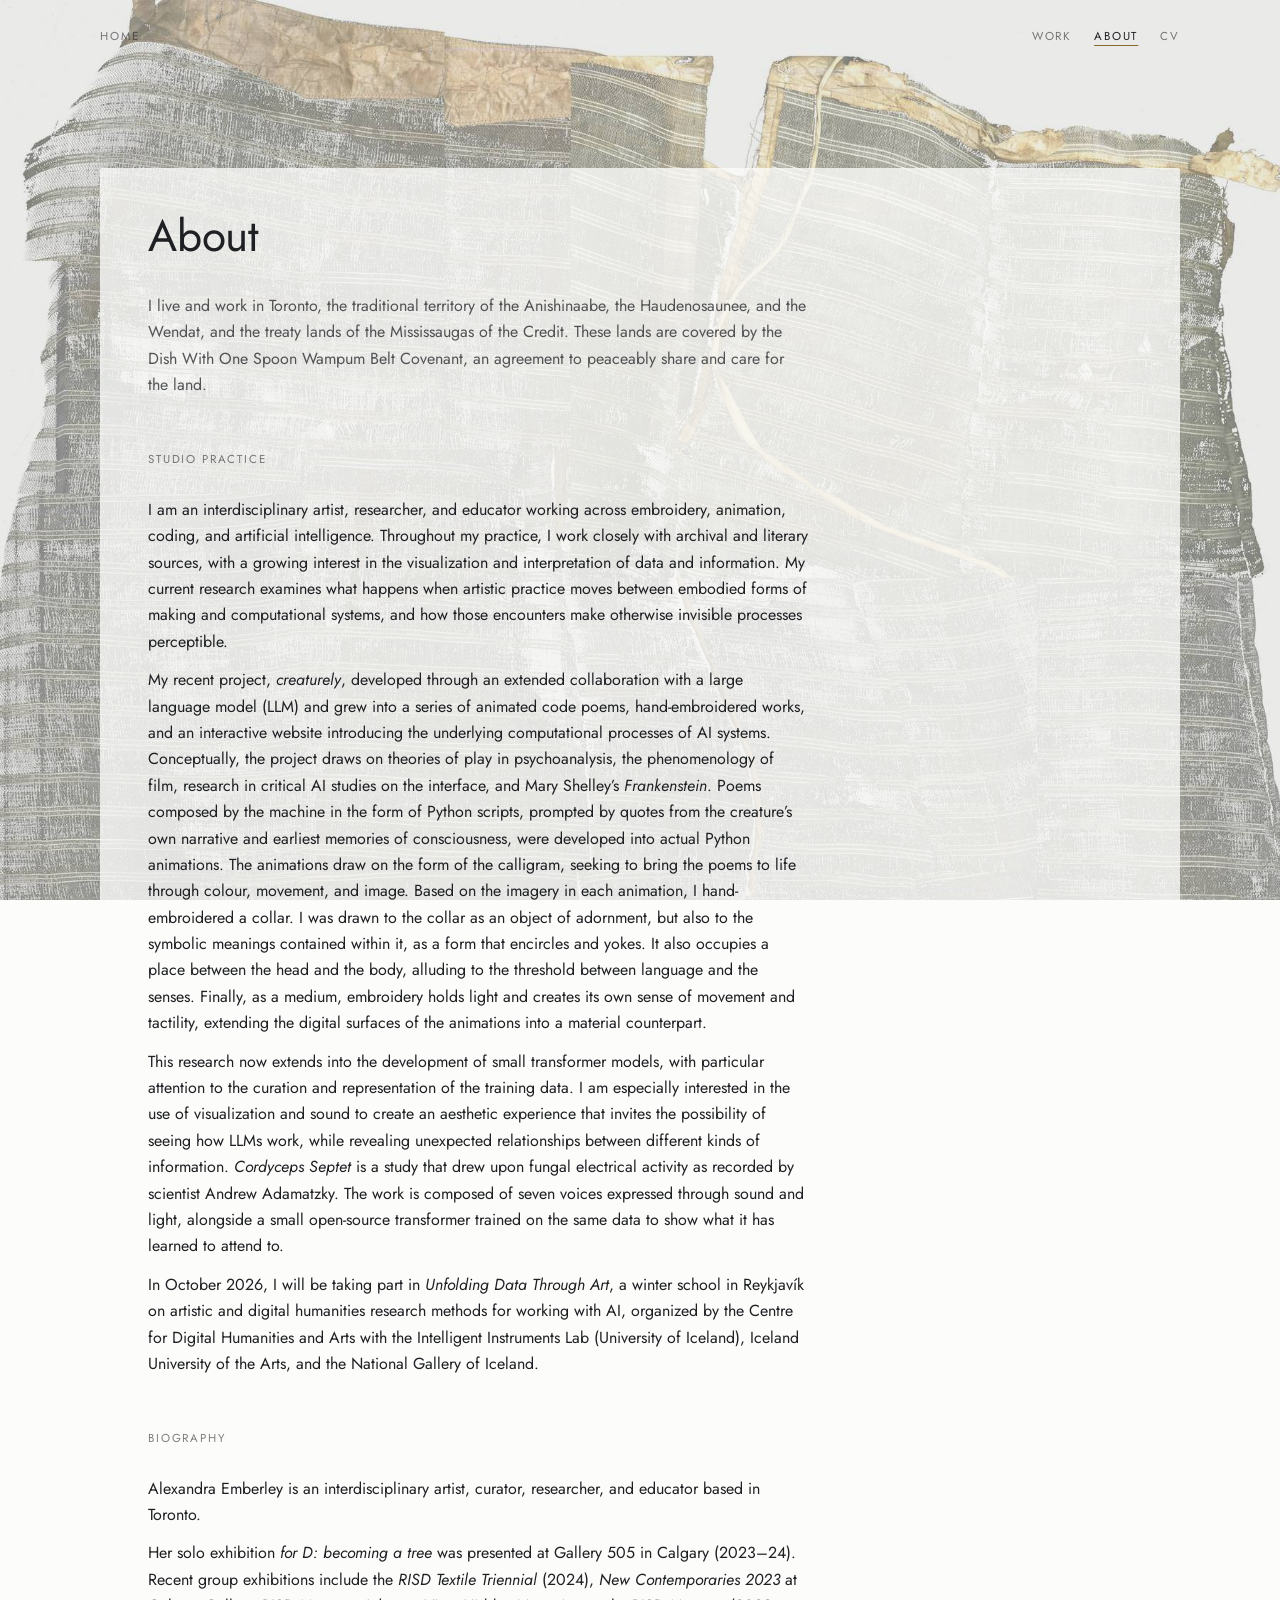
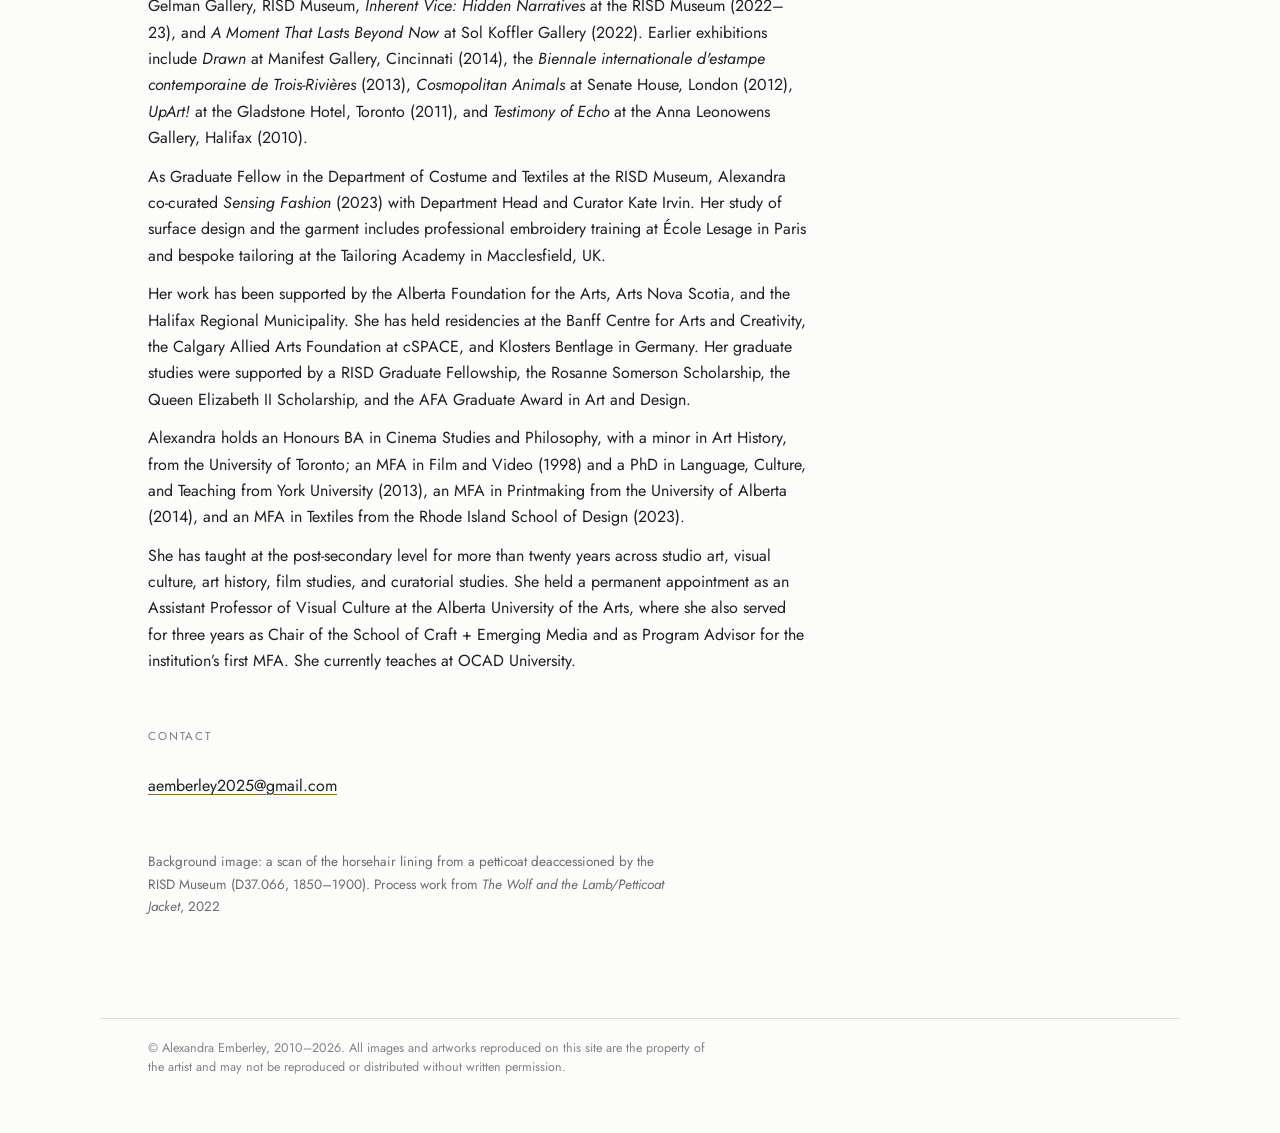
==== about.html @ 604ba991 "Update Alexandra Emberley" ====
<!DOCTYPE html>
<html lang="en">
<head>
<meta charset="utf-8">
<meta name="viewport" content="width=device-width, initial-scale=1, viewport-fit=cover">
<title>About · Alexandra Emberley</title>
<meta name="description" content="Alexandra Emberley, interdisciplinary artist, educator, and researcher: embroidery, animation, code, and AI.">
<link rel="canonical" href="https://alexandrae2026.github.io/alexandraemberley/about.html">
<link rel="icon" type="image/png" sizes="32x32" href="images/icon-32.png">
<link rel="icon" type="image/png" sizes="192x192" href="images/icon-192.png">
<link rel="apple-touch-icon" href="images/icon-180.png">
<meta property="og:title" content="About · Alexandra Emberley">
<meta property="og:description" content="Alexandra Emberley, interdisciplinary artist, educator, and researcher: embroidery, animation, code, and AI.">
<meta property="og:url" content="https://alexandrae2026.github.io/alexandraemberley/about.html">
<meta property="og:image" content="https://alexandrae2026.github.io/alexandraemberley/images/share.jpg">
<meta property="og:image:width" content="1200">
<meta property="og:image:height" content="630">
<meta property="og:type" content="website">
<meta name="twitter:card" content="summary_large_image">
<link rel="preconnect" href="https://fonts.googleapis.com">
<link rel="preconnect" href="https://fonts.gstatic.com" crossorigin>
<link rel="stylesheet" href="https://fonts.googleapis.com/css2?family=Jost:ital,wght@0,400;0,500;1,400&display=swap">
<link rel="stylesheet" href="css/portfolio.css?v=ba50dc97">
</head>
<body>
<div class="petticoat">
<header class="band masthead" style="--ground:#fcfcfa">
  <div class="inner">
    <a class="home" href="index.html">Home</a>
    <nav aria-label="Site">
      <ul class="sections">
        <li><a href="work.html">Work</a></li>
        <li><a href="about.html" aria-current="page">About</a></li>
        <li><a href="cv.html">CV</a></li>
      </ul>
    </nav>
  </div>
</header>

<main>
  <section class="band opener" style="--ground:#fcfcfa" aria-labelledby="section-title">
    <div class="inner">
      <h1 id="section-title">About</h1>
    </div>
  </section>
  <section class="band prose" style="--ground:#fcfcfa">
    <div class="inner">
      <p class="note ack">I live and work in Toronto, the traditional territory of the Anishinaabe, the Haudenosaunee, and the Wendat, and the treaty lands of the Mississaugas of the Credit. These lands are covered by the Dish With One Spoon Wampum Belt Covenant, an agreement to peaceably share and care for the land.</p>
      <h2 class="label">Studio practice</h2>
      <p class="note">I am an interdisciplinary artist, researcher, and educator working across embroidery, animation, coding, and artificial intelligence. Throughout my practice, I work closely with archival and literary sources, with a growing interest in the visualization and interpretation of data and information. My current research examines what happens when artistic practice moves between embodied forms of making and computational systems, and how those encounters make otherwise invisible processes perceptible.</p>
      <p class="note">My recent project, <i>creaturely</i>, developed through an extended collaboration with a large language model (LLM) and grew into a series of animated code poems, hand-embroidered works, and an interactive website introducing the underlying computational processes of AI systems. Conceptually, the project draws on theories of play in psychoanalysis, the phenomenology of film, research in critical AI studies on the interface, and Mary Shelley’s <i>Frankenstein</i>. Poems composed by the machine in the form of Python scripts, prompted by quotes from the creature’s own narrative and earliest memories of consciousness, were developed into actual Python animations. The animations draw on the form of the calligram, seeking to bring the poems to life through colour, movement, and image. Based on the imagery in each animation, I hand-embroidered a collar. I was drawn to the collar as an object of adornment, but also to the symbolic meanings contained within it, as a form that encircles and yokes. It also occupies a place between the head and the body, alluding to the threshold between language and the senses. Finally, as a medium, embroidery holds light and creates its own sense of movement and tactility, extending the digital surfaces of the animations into a material counterpart.</p>
      <p class="note">This research now extends into the development of small transformer models, with particular attention to the curation and representation of the training data. I am especially interested in the use of visualization and sound to create an aesthetic experience that invites the possibility of seeing how LLMs work, while revealing unexpected relationships between different kinds of information. <i>Cordyceps Septet</i> is a study that drew upon fungal electrical activity as recorded by scientist Andrew Adamatzky. The work is composed of seven voices expressed through sound and light, alongside a small open-source transformer trained on the same data to show what it has learned to attend to.</p>
      <p class="note">In October 2026, I will be taking part in <i>Unfolding Data Through Art</i>, a winter school in Reykjavík on artistic and digital humanities research methods for working with AI, organized by the Centre for Digital Humanities and Arts with the Intelligent Instruments Lab (University of Iceland), Iceland University of the Arts, and the National Gallery of Iceland.</p>
      <h2 class="label">Biography</h2>
      <p class="note">Alexandra Emberley is an interdisciplinary artist, curator, researcher, and educator based in Toronto.</p>
      <p class="note">Her solo exhibition <i>for D: becoming a tree</i> was presented at Gallery 505 in Calgary (2023–24). Recent group exhibitions include the <i>RISD Textile Triennial</i> (2024), <i>New Contemporaries 2023</i> at Gelman Gallery, RISD Museum, <i>Inherent Vice: Hidden Narratives</i> at the RISD Museum (2022–23), and <i>A Moment That Lasts Beyond Now</i> at Sol Koffler Gallery (2022). Earlier exhibitions include <i>Drawn</i> at Manifest Gallery, Cincinnati (2014), the <i>Biennale internationale d'estampe contemporaine de Trois-Rivières</i> (2013), <i>Cosmopolitan Animals</i> at Senate House, London (2012), <i>UpArt!</i> at the Gladstone Hotel, Toronto (2011), and <i>Testimony of Echo</i> at the Anna Leonowens Gallery, Halifax (2010).</p>
      <p class="note">As Graduate Fellow in the Department of Costume and Textiles at the RISD Museum, Alexandra co-curated <i>Sensing Fashion</i> (2023) with Department Head and Curator Kate Irvin. Her study of surface design and the garment includes professional embroidery training at École Lesage in Paris and bespoke tailoring at the Tailoring Academy in Macclesfield, UK.</p>
      <p class="note">Her work has been supported by the Alberta Foundation for the Arts, Arts Nova Scotia, and the Halifax Regional Municipality. She has held residencies at the Banff Centre for Arts and Creativity, the Calgary Allied Arts Foundation at cSPACE, and Klosters Bentlage in Germany. Her graduate studies were supported by a RISD Graduate Fellowship, the Rosanne Somerson Scholarship, the Queen Elizabeth II Scholarship, and the AFA Graduate Award in Art and Design.</p>
      <p class="note">Alexandra holds an Honours BA in Cinema Studies and Philosophy, with a minor in Art History, from the University of Toronto; an MFA in Film and Video (1998) and a PhD in Language, Culture, and Teaching from York University (2013), an MFA in Printmaking from the University of Alberta (2014), and an MFA in Textiles from the Rhode Island School of Design (2023).</p>
      <p class="note">She has taught at the post-secondary level for more than twenty years across studio art, visual culture, art history, film studies, and curatorial studies. She held a permanent appointment as an Assistant Professor of Visual Culture at the Alberta University of the Arts, where she also served for three years as Chair of the School of Craft + Emerging Media and as Program Advisor for the institution’s first MFA. She currently teaches at OCAD University.</p>
      <h2 class="label">Contact</h2>
      <p class="note"><a href="mailto:aemberley2025@gmail.com">aemberley2025@gmail.com</a></p>
      <p class="note ground-note">Background image: a scan of the horsehair lining from a petticoat deaccessioned by the RISD Museum (D37.066, 1850–1900). Process work from <i>The Wolf and the Lamb/Petticoat Jacket</i>, 2022</p>
    </div>
  </section>
</main>
<footer class="band close" style="--ground:#fcfcfa">
  <div class="inner">

    <p class="rights">© Alexandra Emberley, 2010–2026. All images and artworks reproduced on this site are the property of the artist and may not be reproduced or distributed without written permission.</p>
  </div>
</footer>
</div>
<!-- Statcounter -->
<script>var sc_project=13358656; var sc_invisible=1; var sc_security="503b06b8";</script>
<script src="https://www.statcounter.com/counter/counter.js" async></script>
<noscript><div class="statcounter"><a title="Web Analytics Made Easy - Statcounter" href="https://statcounter.com/" target="_blank"><img class="statcounter" src="https://c.statcounter.com/13358656/0/503b06b8/1/" alt="Web Analytics Made Easy - Statcounter" referrerPolicy="no-referrer-when-downgrade"></a></div></noscript>
</body>
</html>
---- css/portfolio.css ----
/* Alexandra Emberley, Portfolio 2026
   One type system across every page: Jost, a geometric face after Futura.
   Each work sets its own ground with --ground and, on dark grounds, --ink. */

:root {
  --paper: #fcfcfa;
  --ink: #1e2023;
  --gilt: #8a6a2c;
  --ground: var(--paper);
  --view: 70vh;  /* the tallest any work is shown, so a whole piece fits on a laptop screen */
  color-scheme: light;
}

*, *::before, *::after { box-sizing: border-box; }

body {
  margin: 0;
  background: var(--paper);
  color: var(--ink);
  font-family: "Jost", "Futura", "Futura PT", "Century Gothic", "Helvetica Neue", Arial, sans-serif;
  font-size: 16px;
  line-height: 1.6;
  -webkit-font-smoothing: antialiased;
}

img { display: block; max-width: 100%; height: auto; }
a { color: inherit; }
a:focus-visible { outline: 2px solid var(--gilt); outline-offset: 3px; }

/* every band shares one measure and one gutter */
.band {
  background: var(--ground);
  color: var(--ink);
  padding-inline: max(16px, 4vw);
}
.inner { max-width: 1080px; margin: 0 auto; }

/* masthead */
.masthead { padding-block: 22px 0; }
.masthead .inner {
  display: flex; flex-wrap: wrap; justify-content: space-between; align-items: baseline;
  gap: 8px 28px;
}
.sections { display: flex; flex-wrap: wrap; gap: 6px 22px; margin: 0; padding: 0; list-style: none; }
.sections a, .label {
  font-size: 11.5px; letter-spacing: .16em; text-transform: uppercase; text-decoration: none;
  color: color-mix(in srgb, var(--ink) 58%, transparent);
}
.sections a:hover { color: var(--ink); }
.sections a[aria-current="page"] {
  color: var(--ink);
  text-decoration: underline; text-decoration-color: var(--gilt); text-underline-offset: 5px;
}

/* section opener */
.opener { padding-block: clamp(56px, 11vw, 120px) clamp(40px, 7vw, 72px); }
.opener .label { display: block; margin-bottom: 14px; }
.opener h1 {
  margin: 0; font-weight: 400; font-size: clamp(30px, 4.4vw, 44px); line-height: 1.12; letter-spacing: -.005em;
  text-wrap: balance;
}
.opener .dates { margin: 10px 0 0; font-size: 17px; color: color-mix(in srgb, var(--ink) 62%, transparent); }

/* a work */
.work { padding-block: clamp(52px, 8vw, 96px); }
.work-head { display: flex; flex-wrap: wrap; align-items: baseline; gap: 4px 16px; margin: 0 0 clamp(24px, 4vw, 40px); }
.work-head h2 { margin: 0; font-weight: 400; font-style: italic; font-size: clamp(22px, 2.6vw, 27px); line-height: 1.25; }
.work-head .year { margin: 0; font-size: 16px; color: color-mix(in srgb, var(--ink) 60%, transparent); font-variant-numeric: oldstyle-nums; }

/* plates: a group of images with the caption that belongs to them */
.plate { margin: 0; display: grid; gap: 14px; justify-items: start; }
.plate + .plate { margin-top: clamp(40px, 6vw, 64px); }
.plate-media { display: contents; }
.plate-media > img { width: auto; max-height: var(--view); }
.capped { display: block; width: 100%; }
.capped img { width: 100%; height: auto; }
.plate img { box-shadow: 0 1px 0 color-mix(in srgb, var(--ink) 10%, transparent); }

/* a row of images held to one height: each figure grows by its aspect ratio */
.row { display: flex; gap: 14px; width: 100%; max-width: min(var(--mw), calc(var(--view) * var(--sum) + var(--gaps))); }
.row > img { flex: var(--ar) 1 0; min-width: 0; width: 100%; }

.plate figcaption {
  max-width: 72ch; font-size: 14px; line-height: 1.55;
  color: color-mix(in srgb, var(--ink) 72%, transparent);
}
.plate figcaption i { color: var(--ink); }
.plate figcaption .line { display: block; }
.plate figcaption .line + .line { margin-top: 4px; }
.plate figcaption a { text-decoration-color: var(--gilt); text-underline-offset: 3px; overflow-wrap: anywhere; }

/* the artist's own text on a work, set at reading size */
.note { max-width: 66ch; margin: 28px 0 0; font-size: 16px; line-height: 1.65; }
.note i { font-style: italic; }

/* moving image */
.clip, .film { display: block; max-width: 100%; height: auto; max-height: var(--view); width: auto; background: transparent; }
.clip { cursor: pointer; }
.clip:focus-visible, .film:focus-visible { outline: 2px solid var(--gilt); outline-offset: 3px; }
.player { display: grid; gap: 10px; width: fit-content; max-width: 100%; }
.player .film { cursor: pointer; box-shadow: 0 0 0 1px color-mix(in srgb, var(--ink) 10%, transparent); }
.player-controls { display: flex; flex-wrap: wrap; align-items: center; gap: 8px 12px; }
.player-controls .btn { font-family: inherit; background: transparent; cursor: pointer; }
.player-controls .seek { flex: 1 1 140px; min-width: 120px; accent-color: color-mix(in srgb, var(--ink) 60%, transparent); }
.player-controls .time { font-size: 13px; font-variant-numeric: tabular-nums; color: color-mix(in srgb, var(--ink) 60%, transparent); min-width: 7.5em; }
.row > .clip, .row > .film { flex: var(--ar) 1 0; min-width: 0; width: 100%; max-height: none; }

/* a publication shown page by page */
.book { width: 100%; display: grid; gap: 14px; }
.pages {
  display: flex; align-items: flex-start; gap: 18px; overflow-x: auto; scroll-snap-type: x mandatory;
  padding-block: 4px 12px; overscroll-behavior-x: contain; position: relative;
}
.pages:focus-visible { outline: 2px solid var(--gilt); outline-offset: 4px; }
.page { flex: none; scroll-snap-align: start; display: block; }
.page img {
  height: min(clamp(320px, 64vh, 720px), calc(var(--h, 2000px) * 1.2));
  width: auto; max-width: none; background: #fff;
  box-shadow: 0 1px 3px color-mix(in srgb, var(--ink) 18%, transparent);
}
.book-controls { display: flex; flex-wrap: wrap; align-items: center; gap: 10px 12px; }
.book-controls button { font-family: inherit; background: transparent; cursor: pointer; }
.book-controls button:disabled { opacity: .35; cursor: default; }
.hint { font-size: 13px; font-style: italic; color: color-mix(in srgb, var(--ink) 55%, transparent); }

/* text that opens a work, and the links that close it */
.note.lead { margin: 0 0 clamp(28px, 4vw, 40px); }
.work-links { margin-top: clamp(32px, 5vw, 48px); }
.plate + .note + .plate, .note + .plate { margin-top: clamp(40px, 6vw, 64px); }
.roman { font-style: normal; }

/* front page: one band per section */
.contents { padding-block: clamp(44px, 7vw, 80px); }
.contents .inner { display: grid; grid-template-columns: minmax(0, 1fr) minmax(0, 1.1fr); gap: clamp(24px, 4vw, 56px); align-items: center; }
.contents h2 { margin: 6px 0 4px; font-weight: 400; font-size: clamp(24px, 3vw, 32px); line-height: 1.15; }
.contents h2 a { text-decoration: none; }
.contents .dates { margin: 0 0 18px; font-size: 16px; color: color-mix(in srgb, var(--ink) 62%, transparent); }
.contents ul { list-style: none; margin: 0 0 24px; padding: 0; display: grid; gap: 2px; font-size: 15.5px; }
.contents li i { font-style: italic; }
.contents img { width: 100%; height: auto; max-height: 60vh; object-fit: cover; }
.contents.wide .inner { grid-template-columns: minmax(0, 1fr) minmax(0, 1.5fr); }
@media (max-width: 760px) { .contents .inner { grid-template-columns: 1fr; } }

.note + .note { margin-top: 12px; }
.note > .label:only-child { display: block; margin-top: 8px; }
.colophon { max-width: 72ch; margin-top: 28px; font-size: 13.5px; line-height: 1.5; color: color-mix(in srgb, var(--ink) 72%, transparent); }
.colophon .label { display: block; margin-bottom: 6px; }
.colophon p { margin: 0 0 6px; }
.colophon a { overflow-wrap: anywhere; text-decoration-color: var(--gilt); text-underline-offset: 3px; }

ol.sources { max-width: 68ch; margin: 10px 0 0; padding-left: 1.6em; font-size: 14.5px; line-height: 1.55; display: grid; gap: 4px; font-variant-numeric: oldstyle-nums; }
ol.sources li::marker { color: color-mix(in srgb, var(--ink) 55%, transparent); }

@media (max-width: 640px) { /* phone strip: keep portraits and landscapes closer in height */
  .page img { height: min(calc((100vw - 32px) / var(--ar, .7727)), calc((100vw - 32px) * 1.05), calc(var(--h, 2000px) * 1.2)); }
}

/* close of section */
footer.close .inner { border-top: 1px solid color-mix(in srgb, var(--ink) 14%, transparent); padding-top: clamp(28px, 4vw, 40px); }
.close { padding-block: clamp(56px, 8vw, 88px) 36px; }
.close .inner { display: grid; gap: 40px; }
.next { display: flex; flex-wrap: wrap; gap: 10px 14px; align-items: center; }
.btn {
  font-size: 13px; letter-spacing: .03em; text-decoration: none;
  color: color-mix(in srgb, var(--ink) 70%, transparent);
  border: 1px solid color-mix(in srgb, var(--ink) 22%, transparent);
  padding: 6px 12px; border-radius: 2px; transition: color .3s, border-color .3s;
}
.btn:hover { color: var(--ink); border-color: color-mix(in srgb, var(--ink) 50%, transparent); }
.btn i { font-style: italic; }
.rights { margin: 0; font-size: 12.5px; line-height: 1.5; max-width: 72ch; color: color-mix(in srgb, var(--ink) 55%, transparent); }

@media (max-width: 640px) {
  body { font-size: 15.5px; }
  .row { flex-direction: column; max-width: var(--mw); }
  .row > img { flex: none; }
  .plate figcaption { font-size: 13.5px; }
}
@media (prefers-reduced-motion: reduce) { .btn { transition: none; } }

/* about and CV */
.prose .inner > .label { display: block; margin: clamp(36px, 5vw, 52px) 0 0; font-weight: 400; }
.prose .note.ack { margin-top: 0; color: color-mix(in srgb, var(--ink) 75%, transparent); }
.prose .note a { text-decoration-color: var(--gilt); text-underline-offset: 3px; }
.cv { padding-bottom: 8px; }
.cv section + section { margin-top: clamp(36px, 5vw, 52px); }
.cv h2 {
  margin: 0 0 14px; font-weight: 400; font-size: 11.5px; letter-spacing: .16em; text-transform: uppercase;
  color: color-mix(in srgb, var(--ink) 58%, transparent);
}
.cv .entry { display: grid; grid-template-columns: 5.5rem minmax(0, 1fr); gap: 0 18px; max-width: 72ch; margin: 0 0 8px; font-size: 15px; line-height: 1.5; }
.cv .year { color: color-mix(in srgb, var(--ink) 60%, transparent); font-variant-numeric: tabular-nums; white-space: nowrap; }
.cv ul.skills { list-style: none; margin: 0; padding: 0; font-size: 15px; line-height: 1.5; display: grid; gap: 4px; }
.cv p.plain { margin: 0; font-size: 15px; max-width: 72ch; }
@media (max-width: 520px) {
  .cv .entry { grid-template-columns: 1fr; margin-bottom: 12px; }
}

.masthead .home {
  font-size: 11.5px; letter-spacing: .16em; text-transform: uppercase; text-decoration: none;
  color: color-mix(in srgb, var(--ink) 58%, transparent);
}
.masthead .home:hover { color: var(--ink); }
.masthead .home[aria-current="page"] { color: var(--ink); text-decoration: underline; text-decoration-color: var(--gilt); text-underline-offset: 5px; }

/* exhibition history and funding acknowledgement beneath a work */
.shows { margin-top: clamp(36px, 5vw, 52px); max-width: 72ch; }
.shows .label { display: block; margin-bottom: 10px; }
.shows ul { list-style: none; margin: 0; padding: 0; display: grid; gap: 6px; font-size: 14px; line-height: 1.5; color: color-mix(in srgb, var(--ink) 75%, transparent); }
.shows i { color: var(--ink); }
.shows a { color: inherit; text-decoration-color: var(--gilt); text-underline-offset: 3px; }
.afa { margin: 28px 0 0; }
.afa img { width: 132px; height: auto; opacity: .55; box-shadow: none; }
.verse { margin: 0; font-size: 15px; line-height: 1.7; font-style: italic; white-space: pre-line; }
.poem { margin: 0; font-size: 14.5px; line-height: 1.75; max-width: 72ch; white-space: pre-wrap; }
.poem-label { display: block; margin: clamp(32px, 5vw, 44px) 0 12px; }
.note.poem-src { margin-top: 12px; font-size: 13.5px; color: color-mix(in srgb, var(--ink) 65%, transparent); }
.hero { padding-block: clamp(24px, 4vw, 48px) 0; }
.hero .clip { width: 100%; max-height: none; cursor: default; }
.hero-cap { margin: 10px 0 0; font-size: 13px; color: color-mix(in srgb, var(--ink) 60%, transparent); }
.hero + .opener { padding-top: clamp(40px, 6vw, 72px); }

/* cover page: the clip alone, centred in the window */
.cover { min-height: calc(100vh - 64px); min-height: calc(100svh - 64px); display: grid; align-items: center; padding-block: 24px 48px; }
.cover .clip { width: 100%; max-height: calc(100vh - 200px); object-fit: contain; cursor: default; }
.cover-line { display: flex; flex-wrap: wrap; justify-content: space-between; align-items: center; gap: 12px 24px; margin: 14px 0 0; font-size: 13px; color: color-mix(in srgb, var(--ink) 60%, transparent); }
.note.excerpt-note { margin: 0 0 4px; font-size: 14.5px; color: color-mix(in srgb, var(--ink) 75%, transparent); }
.player:fullscreen { width: 100%; height: 100%; background: var(--ground); padding: 24px; display: grid; grid-template-rows: 1fr auto; align-items: center; justify-items: center; }
.player:fullscreen .film { max-height: calc(100vh - 110px); width: auto; max-width: 100%; }
.player:-webkit-full-screen { width: 100%; height: 100%; background: var(--ground); padding: 24px; display: grid; grid-template-rows: 1fr auto; align-items: center; justify-items: center; }

/* an installation view beside the exhibition list */
.shows.with-img { max-width: none; display: grid; grid-template-columns: minmax(0, 1fr) minmax(0, 300px); gap: 20px 48px; align-items: start; }
.shows.with-img > div { max-width: 72ch; }
.shows-img { margin: 0; }
.shows-img img { width: 100%; height: auto; }
.shows-img figcaption { margin-top: 8px; font-size: 13px; line-height: 1.5; color: color-mix(in srgb, var(--ink) 65%, transparent); }
.shows-img figcaption i { color: var(--ink); }
@media (max-width: 700px) { .shows.with-img { grid-template-columns: 1fr; } .shows-img { max-width: 300px; } }

/* parts of one work at a single width */
.stack { display: grid; gap: 14px; width: 100%; }
.stack img { width: 100%; height: auto; max-height: none; }
.stack .row { max-width: none; }
.plate .space { height: 12px; width: 100%; }
.side { display: grid; grid-template-columns: minmax(0, 420px) minmax(0, 1fr); gap: 20px 48px; align-items: start; margin-top: clamp(40px, 6vw, 64px); }
.side .plate { max-width: none; }
.side .note { margin-top: 0; }
.side .note p { margin: 0; }
.side ol.sources { max-width: none; }
@media (max-width: 760px) { .side { grid-template-columns: 1fr; } }
/* exhibition documentation after the list */
.shows + .plate.doc, .plate.doc + .plate.doc { margin-top: clamp(28px, 4vw, 40px); }
.plate.doc figcaption { font-size: 13px; }

/* About: the petticoat scan behind the page, the text on a translucent paper panel */
.petticoat { position: relative; min-height: 100vh; isolation: isolate; }
.petticoat::before { content: ""; position: fixed; inset: 0; z-index: -1; background: #e9e8e2 url("../images/about-ground.jpg") center top / cover no-repeat; }
.petticoat .band { background: transparent; }
.petticoat .masthead .inner { background: transparent; }
.petticoat .opener .inner, .petticoat .prose .inner, .petticoat .close .inner {
  background: rgba(252, 252, 250, 0.78); padding-inline: clamp(20px, 4vw, 48px); }
.petticoat .opener .inner { padding-top: clamp(28px, 4vw, 44px); border-radius: 2px 2px 0 0; }
.petticoat .prose .inner { padding-bottom: clamp(36px, 5vw, 56px); border-radius: 0 0 2px 2px; }
.petticoat .opener { padding-bottom: 0; }
.petticoat .opener .inner { padding-bottom: clamp(20px, 3vw, 32px); }
.petticoat .prose { padding-top: 0; }
.petticoat .close { padding-top: clamp(28px, 4vw, 44px); }
.petticoat .close .inner { padding-block: 20px; border-radius: 2px; }
.petticoat .ground-note { margin-top: clamp(36px, 5vw, 52px); font-size: 13.5px; color: color-mix(in srgb, var(--ink) 65%, transparent); }
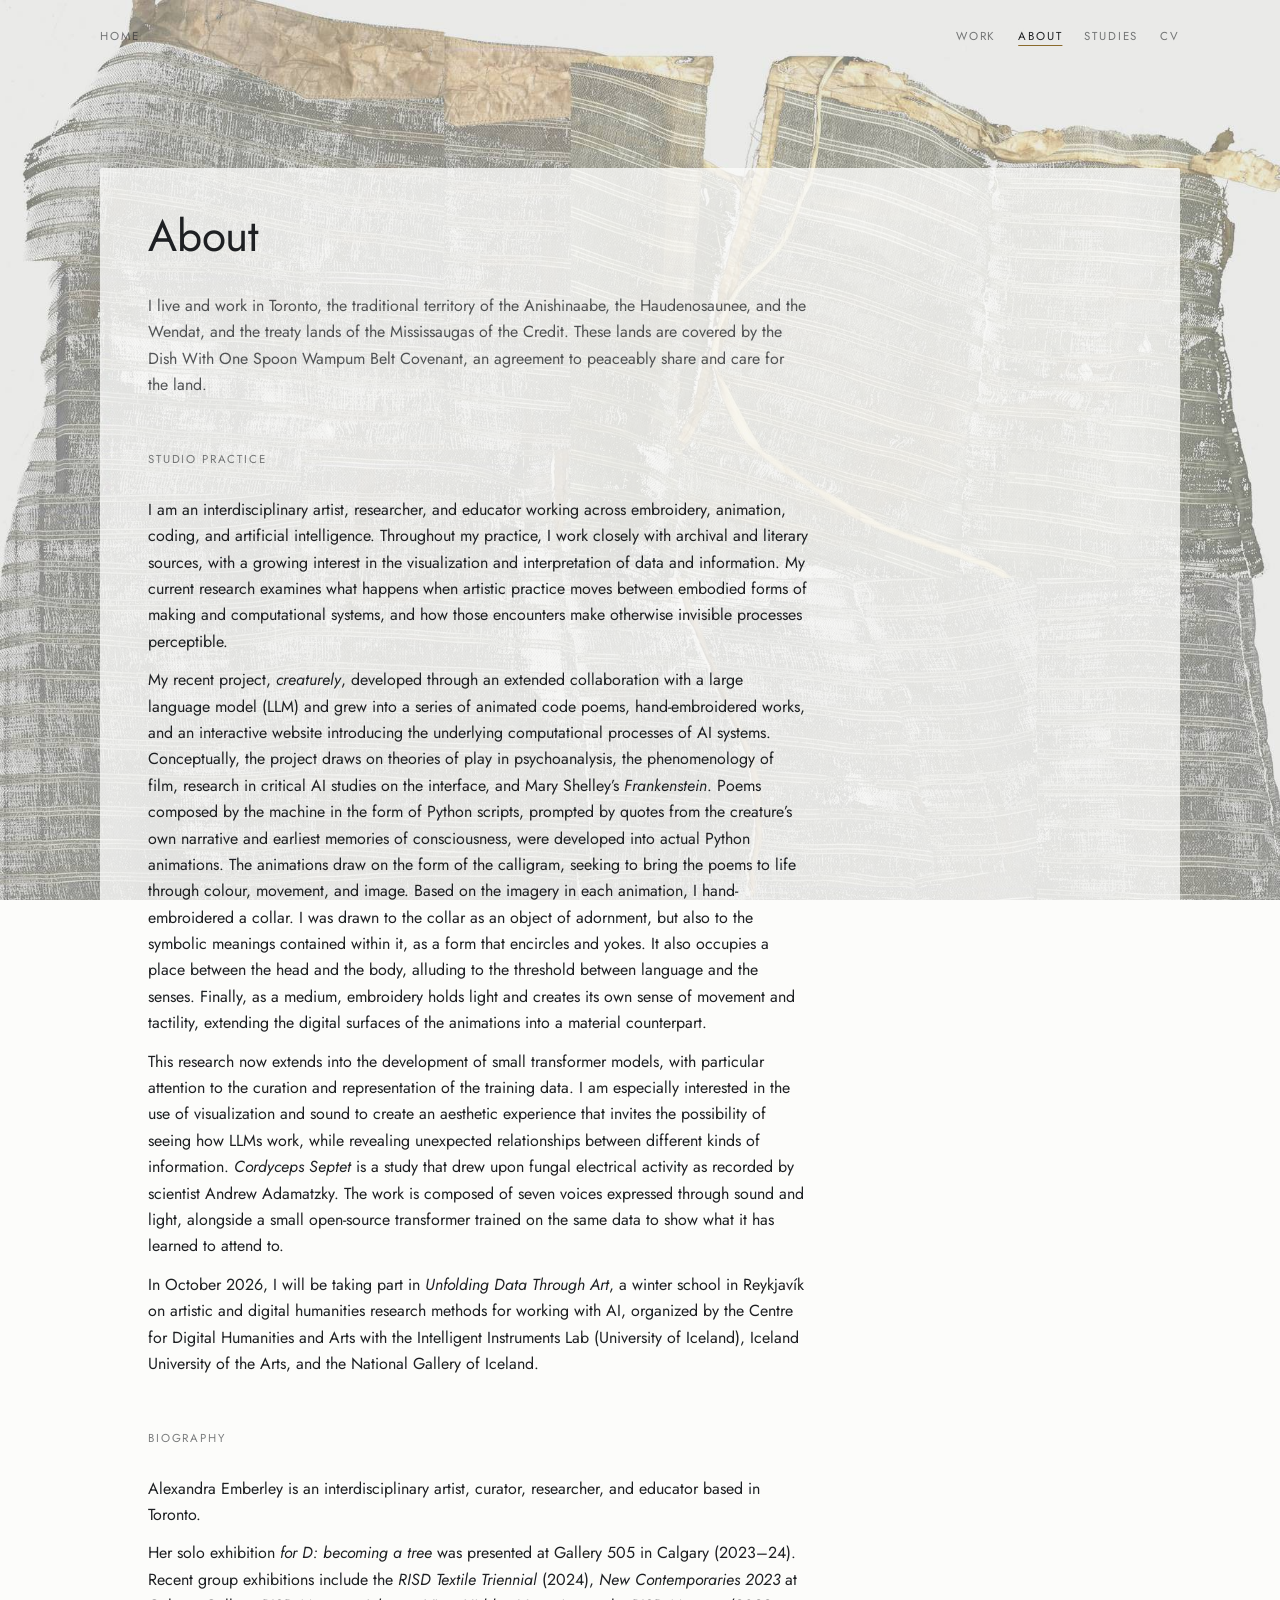
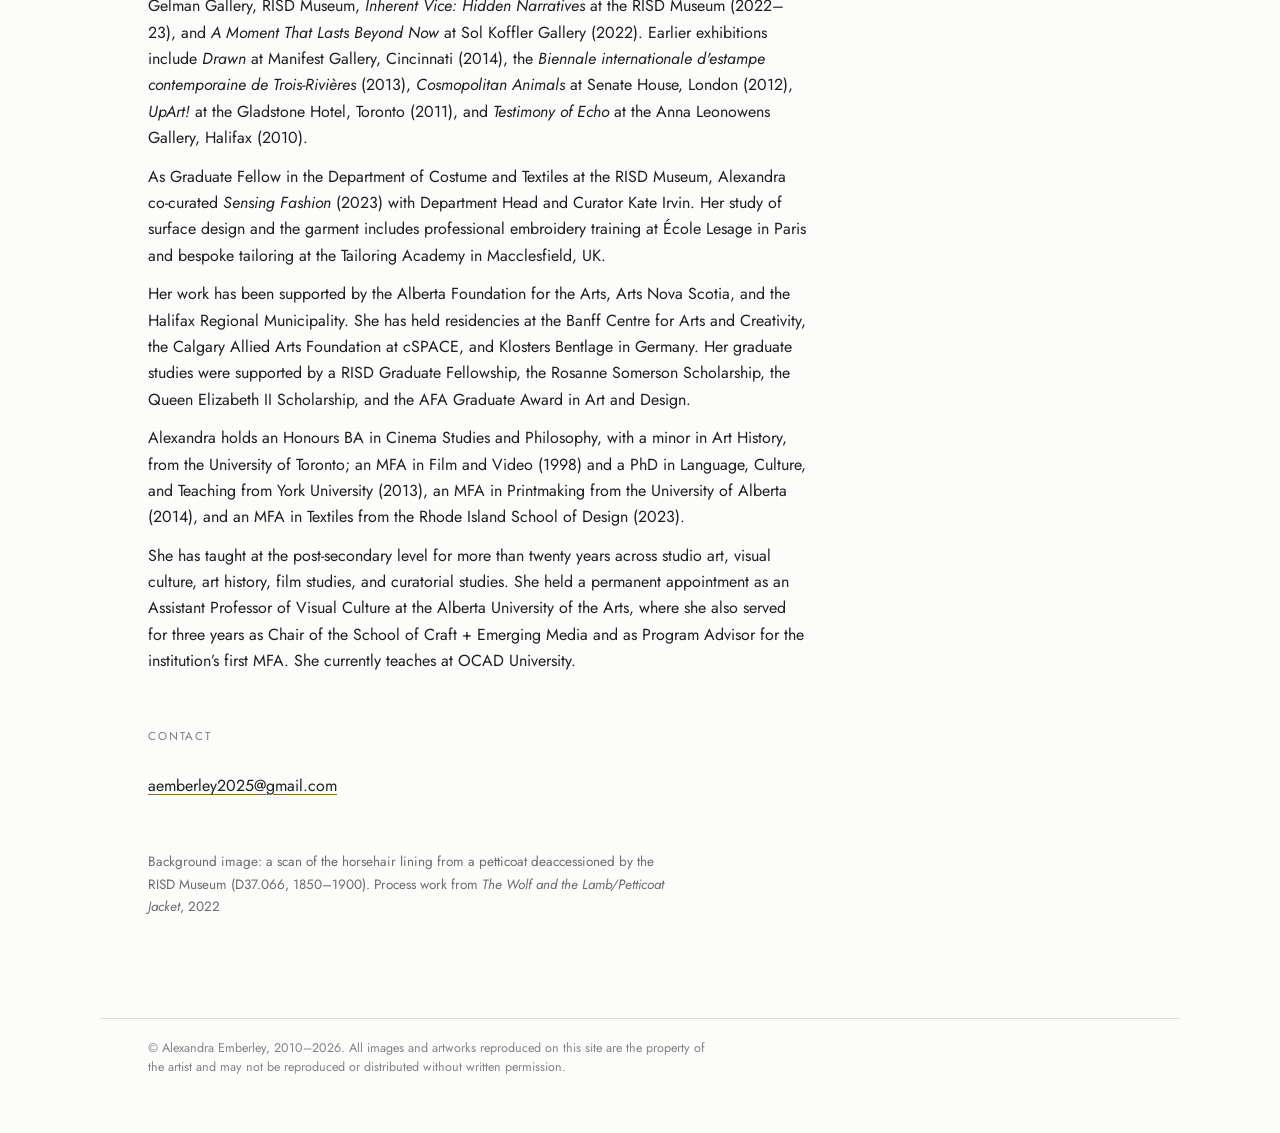
==== commit 58308e9a: "Update Alexandra Emberley Studies" ====
--- a/about.html
+++ b/about.html
@@ -5,14 +5,14 @@
 <meta name="viewport" content="width=device-width, initial-scale=1, viewport-fit=cover">
 <title>About · Alexandra Emberley</title>
 <meta name="description" content="Alexandra Emberley, interdisciplinary artist, educator, and researcher: embroidery, animation, code, and AI.">
-<link rel="canonical" href="https://alexandrae2026.github.io/alexandraemberley/about.html">
+<link rel="canonical" href="https://alexandraemberley.ca/about.html">
 <link rel="icon" type="image/png" sizes="32x32" href="images/icon-32.png">
 <link rel="icon" type="image/png" sizes="192x192" href="images/icon-192.png">
 <link rel="apple-touch-icon" href="images/icon-180.png">
 <meta property="og:title" content="About · Alexandra Emberley">
 <meta property="og:description" content="Alexandra Emberley, interdisciplinary artist, educator, and researcher: embroidery, animation, code, and AI.">
-<meta property="og:url" content="https://alexandrae2026.github.io/alexandraemberley/about.html">
-<meta property="og:image" content="https://alexandrae2026.github.io/alexandraemberley/images/share.jpg">
+<meta property="og:url" content="https://alexandraemberley.ca/about.html">
+<meta property="og:image" content="https://alexandraemberley.ca/images/share.jpg">
 <meta property="og:image:width" content="1200">
 <meta property="og:image:height" content="630">
 <meta property="og:type" content="website">
@@ -31,6 +31,7 @@
       <ul class="sections">
         <li><a href="work.html">Work</a></li>
         <li><a href="about.html" aria-current="page">About</a></li>
+        <li><a href="studies.html">Studies</a></li>
         <li><a href="cv.html">CV</a></li>
       </ul>
     </nav>
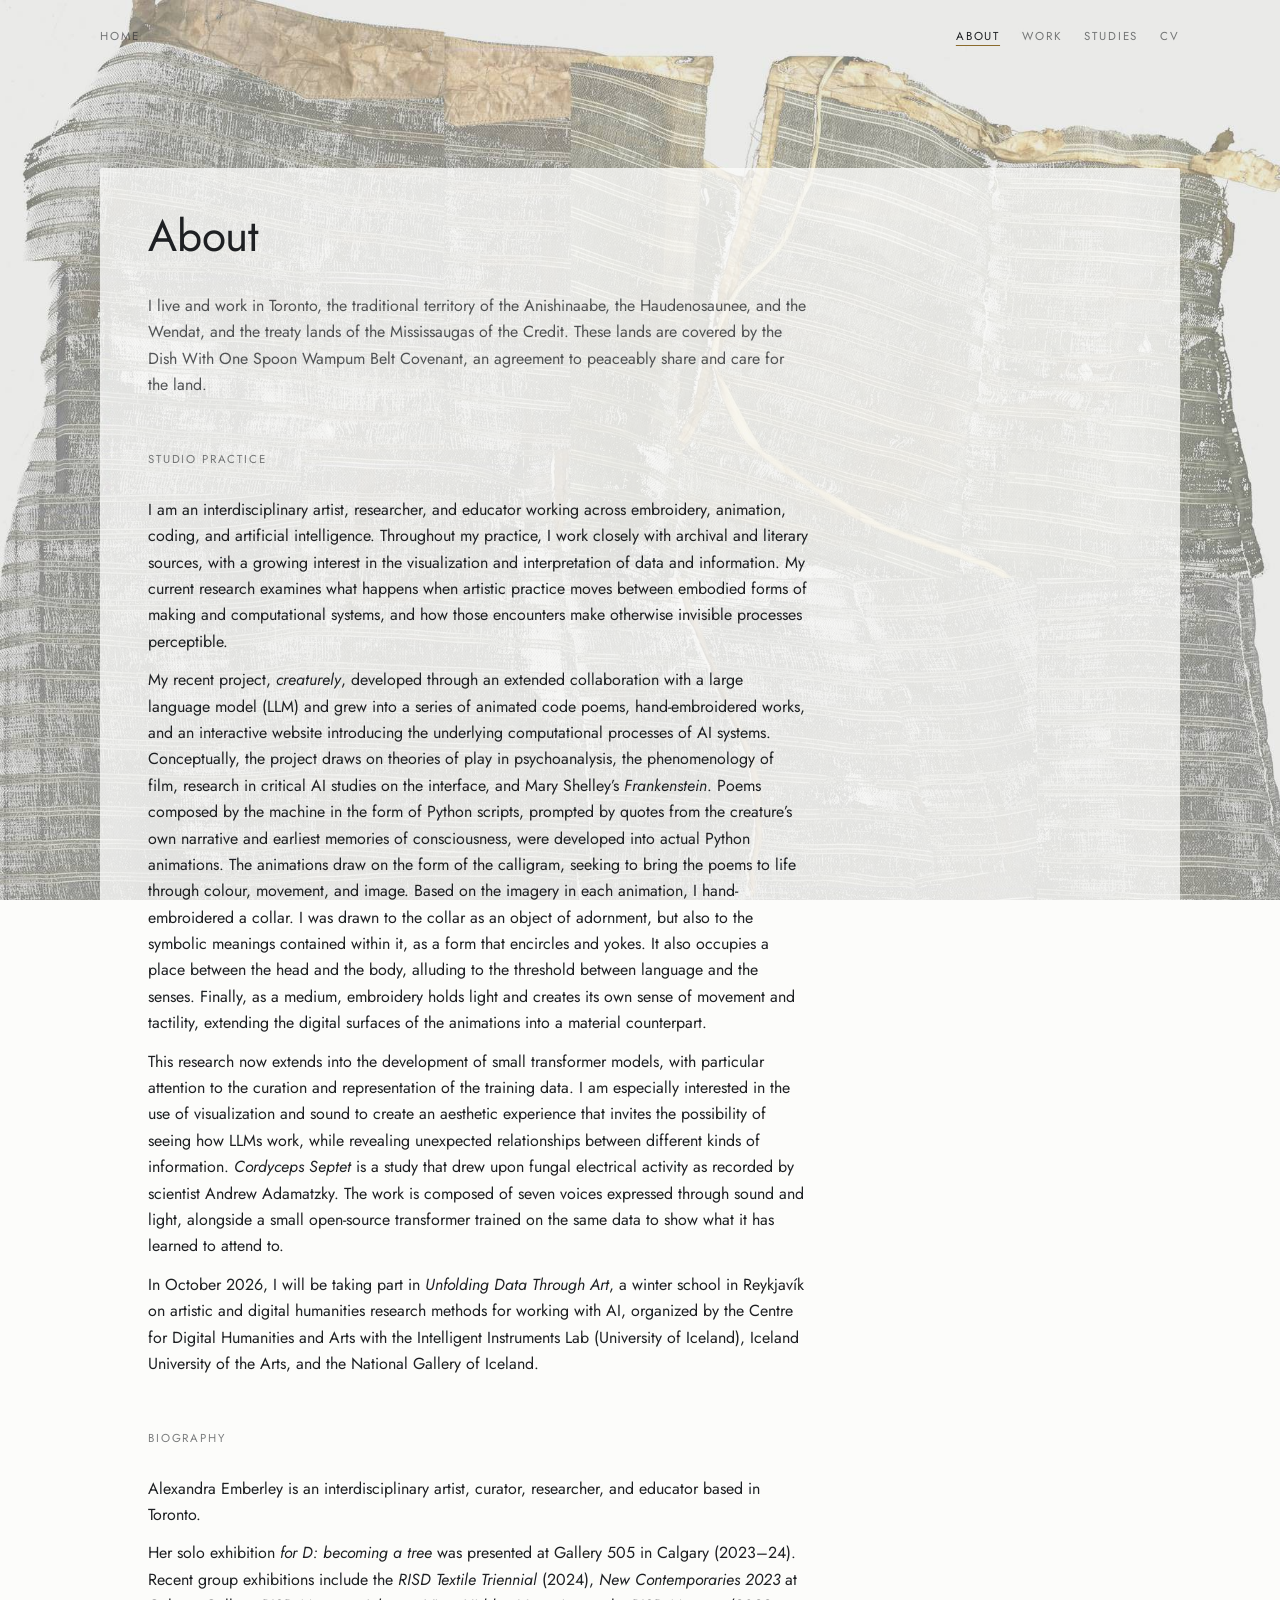
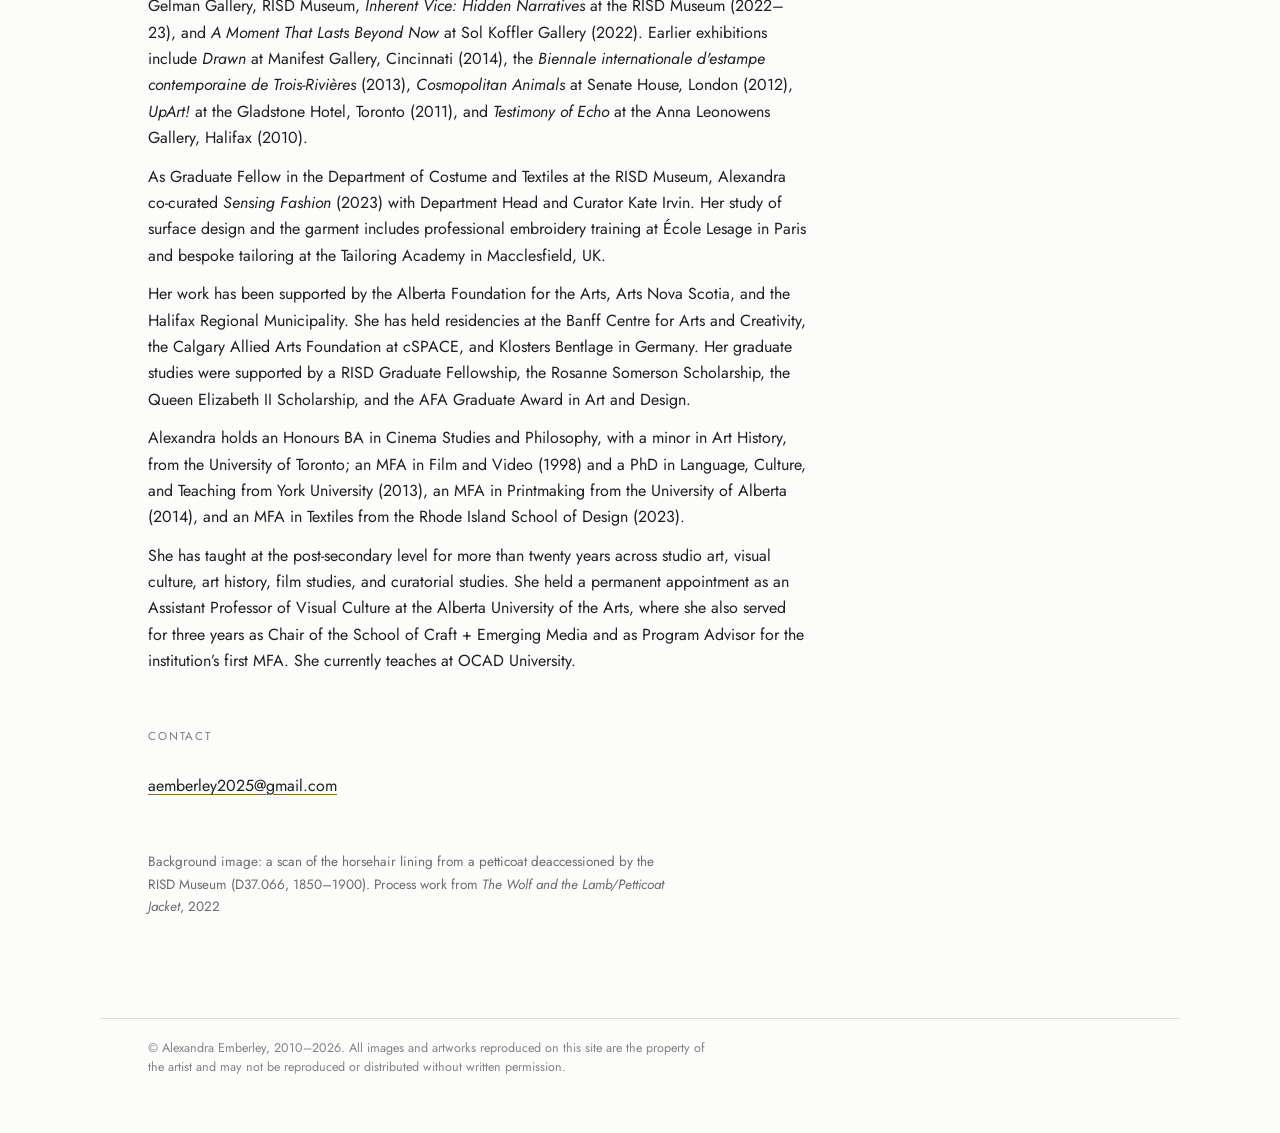
==== commit 26279adf: "Update Alexandra Emberley" ====
--- a/about.html
+++ b/about.html
@@ -29,8 +29,8 @@
     <a class="home" href="index.html">Home</a>
     <nav aria-label="Site">
       <ul class="sections">
+        <li><a href="about.html" aria-current="page">About</a></li>
         <li><a href="work.html">Work</a></li>
-        <li><a href="about.html" aria-current="page">About</a></li>
         <li><a href="studies.html">Studies</a></li>
         <li><a href="cv.html">CV</a></li>
       </ul>
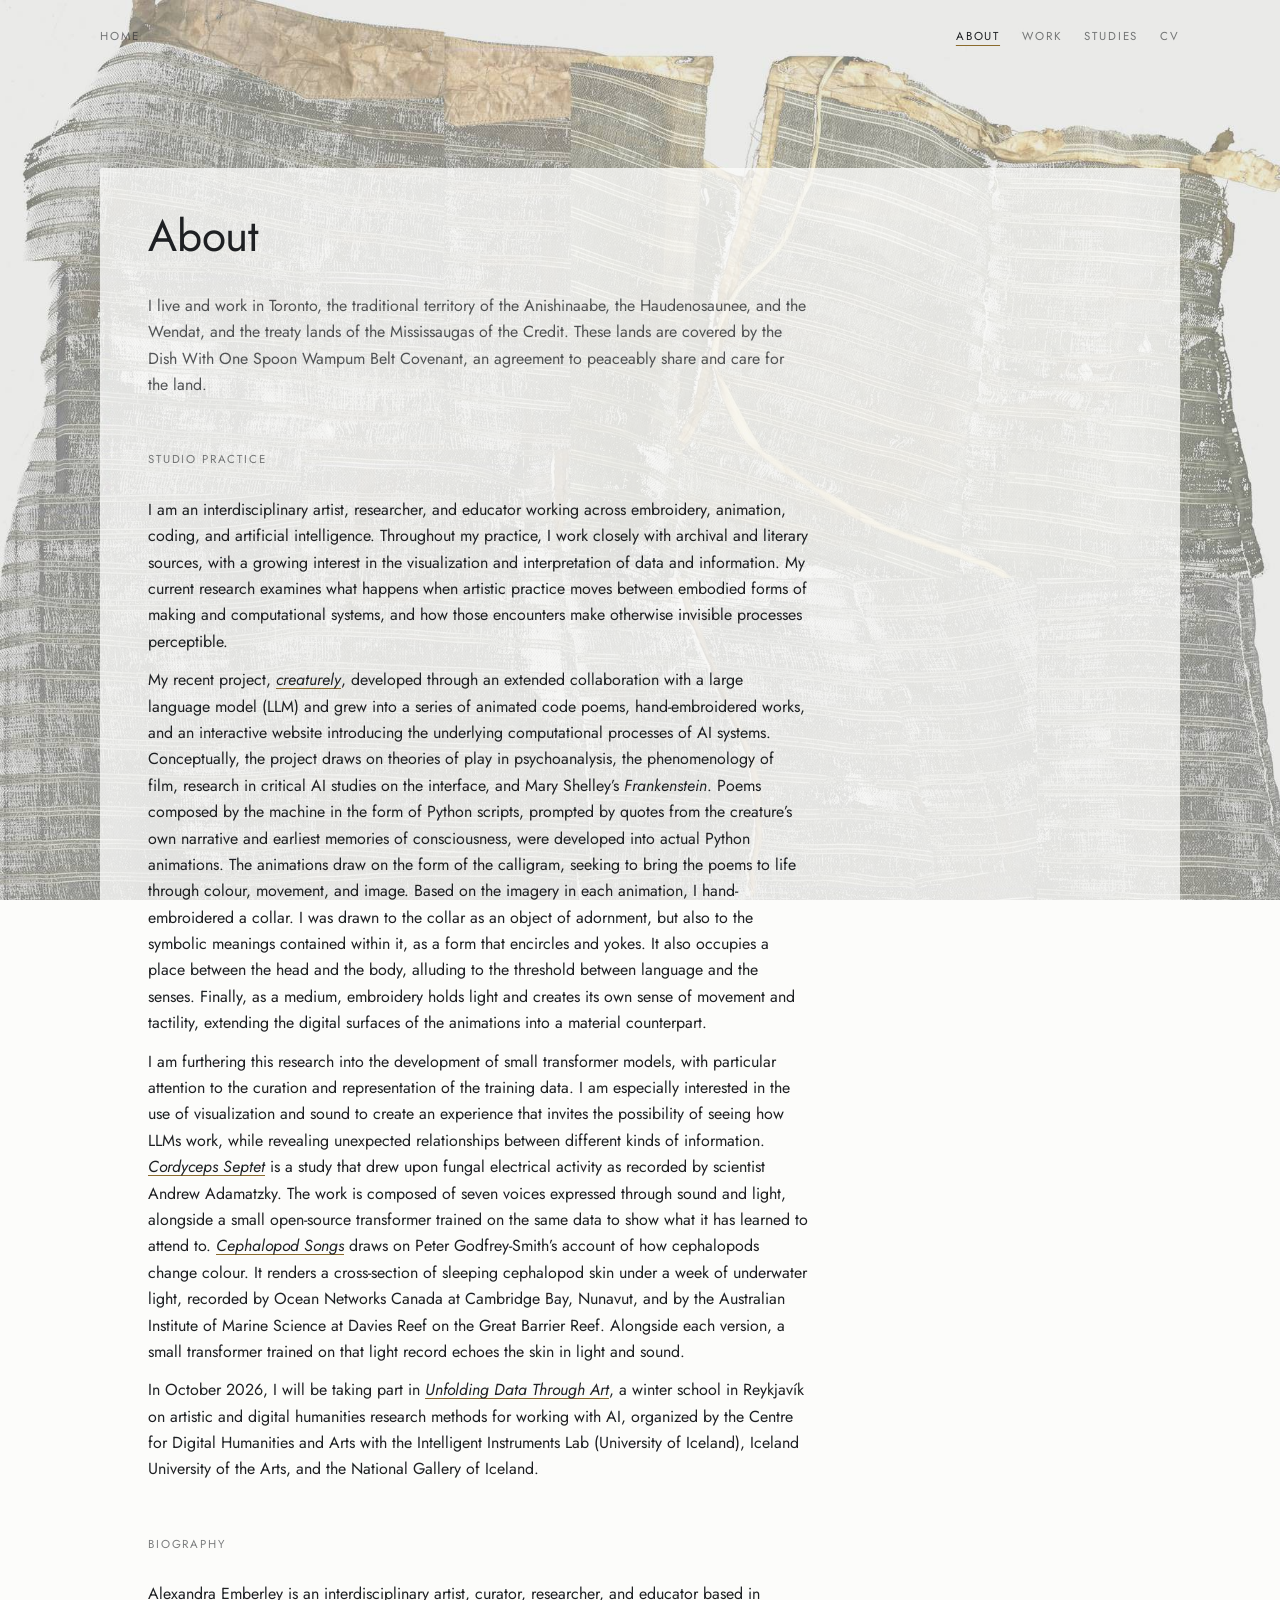
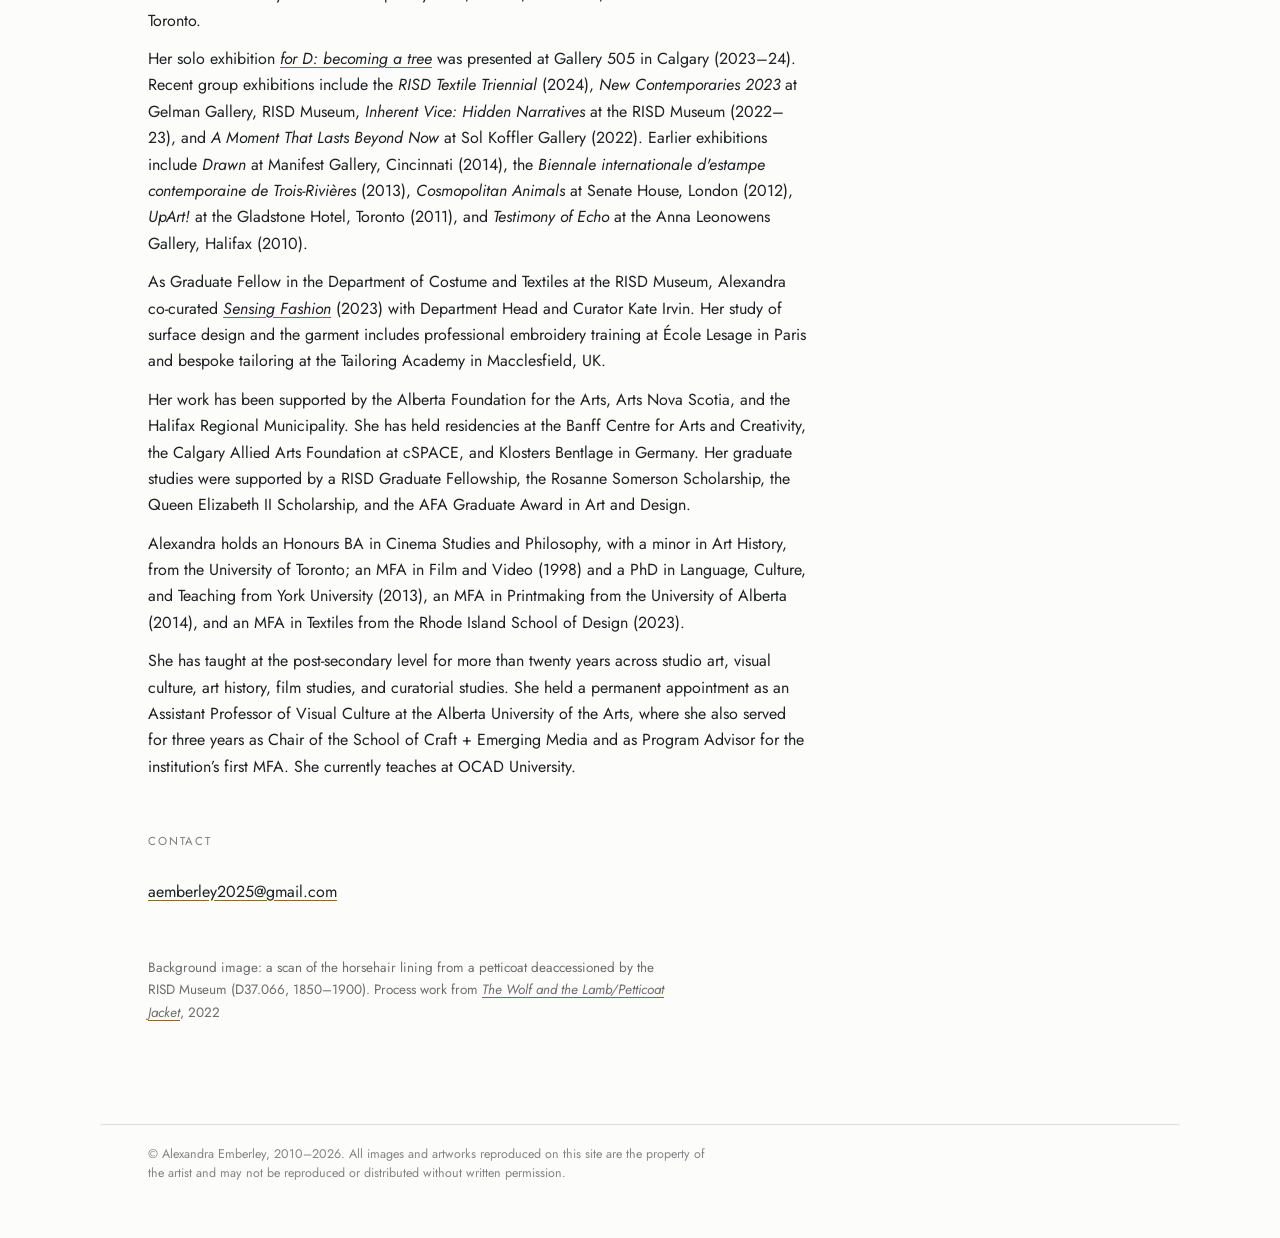
==== commit bc5d0165: "Update About" ====
--- a/about.html
+++ b/about.html
@@ -49,19 +49,19 @@
       <p class="note ack">I live and work in Toronto, the traditional territory of the Anishinaabe, the Haudenosaunee, and the Wendat, and the treaty lands of the Mississaugas of the Credit. These lands are covered by the Dish With One Spoon Wampum Belt Covenant, an agreement to peaceably share and care for the land.</p>
       <h2 class="label">Studio practice</h2>
       <p class="note">I am an interdisciplinary artist, researcher, and educator working across embroidery, animation, coding, and artificial intelligence. Throughout my practice, I work closely with archival and literary sources, with a growing interest in the visualization and interpretation of data and information. My current research examines what happens when artistic practice moves between embodied forms of making and computational systems, and how those encounters make otherwise invisible processes perceptible.</p>
-      <p class="note">My recent project, <i>creaturely</i>, developed through an extended collaboration with a large language model (LLM) and grew into a series of animated code poems, hand-embroidered works, and an interactive website introducing the underlying computational processes of AI systems. Conceptually, the project draws on theories of play in psychoanalysis, the phenomenology of film, research in critical AI studies on the interface, and Mary Shelley’s <i>Frankenstein</i>. Poems composed by the machine in the form of Python scripts, prompted by quotes from the creature’s own narrative and earliest memories of consciousness, were developed into actual Python animations. The animations draw on the form of the calligram, seeking to bring the poems to life through colour, movement, and image. Based on the imagery in each animation, I hand-embroidered a collar. I was drawn to the collar as an object of adornment, but also to the symbolic meanings contained within it, as a form that encircles and yokes. It also occupies a place between the head and the body, alluding to the threshold between language and the senses. Finally, as a medium, embroidery holds light and creates its own sense of movement and tactility, extending the digital surfaces of the animations into a material counterpart.</p>
-      <p class="note">This research now extends into the development of small transformer models, with particular attention to the curation and representation of the training data. I am especially interested in the use of visualization and sound to create an aesthetic experience that invites the possibility of seeing how LLMs work, while revealing unexpected relationships between different kinds of information. <i>Cordyceps Septet</i> is a study that drew upon fungal electrical activity as recorded by scientist Andrew Adamatzky. The work is composed of seven voices expressed through sound and light, alongside a small open-source transformer trained on the same data to show what it has learned to attend to.</p>
-      <p class="note">In October 2026, I will be taking part in <i>Unfolding Data Through Art</i>, a winter school in Reykjavík on artistic and digital humanities research methods for working with AI, organized by the Centre for Digital Humanities and Arts with the Intelligent Instruments Lab (University of Iceland), Iceland University of the Arts, and the National Gallery of Iceland.</p>
+      <p class="note">My recent project, <a href='https://alexandrae2026.github.io/creaturely/' target='_blank' rel='noopener'><i>creaturely</i></a>, developed through an extended collaboration with a large language model (LLM) and grew into a series of animated code poems, hand-embroidered works, and an interactive website introducing the underlying computational processes of AI systems. Conceptually, the project draws on theories of play in psychoanalysis, the phenomenology of film, research in critical AI studies on the interface, and Mary Shelley’s <i>Frankenstein</i>. Poems composed by the machine in the form of Python scripts, prompted by quotes from the creature’s own narrative and earliest memories of consciousness, were developed into actual Python animations. The animations draw on the form of the calligram, seeking to bring the poems to life through colour, movement, and image. Based on the imagery in each animation, I hand-embroidered a collar. I was drawn to the collar as an object of adornment, but also to the symbolic meanings contained within it, as a form that encircles and yokes. It also occupies a place between the head and the body, alluding to the threshold between language and the senses. Finally, as a medium, embroidery holds light and creates its own sense of movement and tactility, extending the digital surfaces of the animations into a material counterpart.</p>
+      <p class="note">I am furthering this research into the development of small transformer models, with particular attention to the curation and representation of the training data. I am especially interested in the use of visualization and sound to create an experience that invites the possibility of seeing how LLMs work, while revealing unexpected relationships between different kinds of information. <a href='cordyceps-septet.html'><i>Cordyceps Septet</i></a> is a study that drew upon fungal electrical activity as recorded by scientist Andrew Adamatzky. The work is composed of seven voices expressed through sound and light, alongside a small open-source transformer trained on the same data to show what it has learned to attend to. <a href='cephalopod-song.html'><i>Cephalopod Songs</i></a> draws on Peter Godfrey-Smith’s account of how cephalopods change colour. It renders a cross-section of sleeping cephalopod skin under a week of underwater light, recorded by Ocean Networks Canada at Cambridge Bay, Nunavut, and by the Australian Institute of Marine Science at Davies Reef on the Great Barrier Reef. Alongside each version, a small transformer trained on that light record echoes the skin in light and sound.</p>
+      <p class="note">In October 2026, I will be taking part in <a href='https://mshl.is/en/unfolding-data-through-art-winter-school/' target='_blank' rel='noopener'><i>Unfolding Data Through Art</i></a>, a winter school in Reykjavík on artistic and digital humanities research methods for working with AI, organized by the Centre for Digital Humanities and Arts with the Intelligent Instruments Lab (University of Iceland), Iceland University of the Arts, and the National Gallery of Iceland.</p>
       <h2 class="label">Biography</h2>
       <p class="note">Alexandra Emberley is an interdisciplinary artist, curator, researcher, and educator based in Toronto.</p>
-      <p class="note">Her solo exhibition <i>for D: becoming a tree</i> was presented at Gallery 505 in Calgary (2023–24). Recent group exhibitions include the <i>RISD Textile Triennial</i> (2024), <i>New Contemporaries 2023</i> at Gelman Gallery, RISD Museum, <i>Inherent Vice: Hidden Narratives</i> at the RISD Museum (2022–23), and <i>A Moment That Lasts Beyond Now</i> at Sol Koffler Gallery (2022). Earlier exhibitions include <i>Drawn</i> at Manifest Gallery, Cincinnati (2014), the <i>Biennale internationale d'estampe contemporaine de Trois-Rivières</i> (2013), <i>Cosmopolitan Animals</i> at Senate House, London (2012), <i>UpArt!</i> at the Gladstone Hotel, Toronto (2011), and <i>Testimony of Echo</i> at the Anna Leonowens Gallery, Halifax (2010).</p>
-      <p class="note">As Graduate Fellow in the Department of Costume and Textiles at the RISD Museum, Alexandra co-curated <i>Sensing Fashion</i> (2023) with Department Head and Curator Kate Irvin. Her study of surface design and the garment includes professional embroidery training at École Lesage in Paris and bespoke tailoring at the Tailoring Academy in Macclesfield, UK.</p>
+      <p class="note">Her solo exhibition <a href='textile-based-inquiry.html#w-for-d'><i>for D: becoming a tree</i></a> was presented at Gallery 505 in Calgary (2023–24). Recent group exhibitions include the <i>RISD Textile Triennial</i> (2024), <i>New Contemporaries 2023</i> at Gelman Gallery, RISD Museum, <i>Inherent Vice: Hidden Narratives</i> at the RISD Museum (2022–23), and <i>A Moment That Lasts Beyond Now</i> at Sol Koffler Gallery (2022). Earlier exhibitions include <i>Drawn</i> at Manifest Gallery, Cincinnati (2014), the <i>Biennale internationale d'estampe contemporaine de Trois-Rivières</i> (2013), <i>Cosmopolitan Animals</i> at Senate House, London (2012), <i>UpArt!</i> at the Gladstone Hotel, Toronto (2011), and <i>Testimony of Echo</i> at the Anna Leonowens Gallery, Halifax (2010).</p>
+      <p class="note">As Graduate Fellow in the Department of Costume and Textiles at the RISD Museum, Alexandra co-curated <a href='textile-based-inquiry.html#w-sensing-fashion'><i>Sensing Fashion</i></a> (2023) with Department Head and Curator Kate Irvin. Her study of surface design and the garment includes professional embroidery training at École Lesage in Paris and bespoke tailoring at the Tailoring Academy in Macclesfield, UK.</p>
       <p class="note">Her work has been supported by the Alberta Foundation for the Arts, Arts Nova Scotia, and the Halifax Regional Municipality. She has held residencies at the Banff Centre for Arts and Creativity, the Calgary Allied Arts Foundation at cSPACE, and Klosters Bentlage in Germany. Her graduate studies were supported by a RISD Graduate Fellowship, the Rosanne Somerson Scholarship, the Queen Elizabeth II Scholarship, and the AFA Graduate Award in Art and Design.</p>
       <p class="note">Alexandra holds an Honours BA in Cinema Studies and Philosophy, with a minor in Art History, from the University of Toronto; an MFA in Film and Video (1998) and a PhD in Language, Culture, and Teaching from York University (2013), an MFA in Printmaking from the University of Alberta (2014), and an MFA in Textiles from the Rhode Island School of Design (2023).</p>
       <p class="note">She has taught at the post-secondary level for more than twenty years across studio art, visual culture, art history, film studies, and curatorial studies. She held a permanent appointment as an Assistant Professor of Visual Culture at the Alberta University of the Arts, where she also served for three years as Chair of the School of Craft + Emerging Media and as Program Advisor for the institution’s first MFA. She currently teaches at OCAD University.</p>
       <h2 class="label">Contact</h2>
       <p class="note"><a href="mailto:aemberley2025@gmail.com">aemberley2025@gmail.com</a></p>
-      <p class="note ground-note">Background image: a scan of the horsehair lining from a petticoat deaccessioned by the RISD Museum (D37.066, 1850–1900). Process work from <i>The Wolf and the Lamb/Petticoat Jacket</i>, 2022</p>
+      <p class="note ground-note">Background image: a scan of the horsehair lining from a petticoat deaccessioned by the RISD Museum (D37.066, 1850–1900). Process work from <a href='textile-based-inquiry.html#w-petticoat'><i>The Wolf and the Lamb/Petticoat Jacket</i></a>, 2022</p>
     </div>
   </section>
 </main>
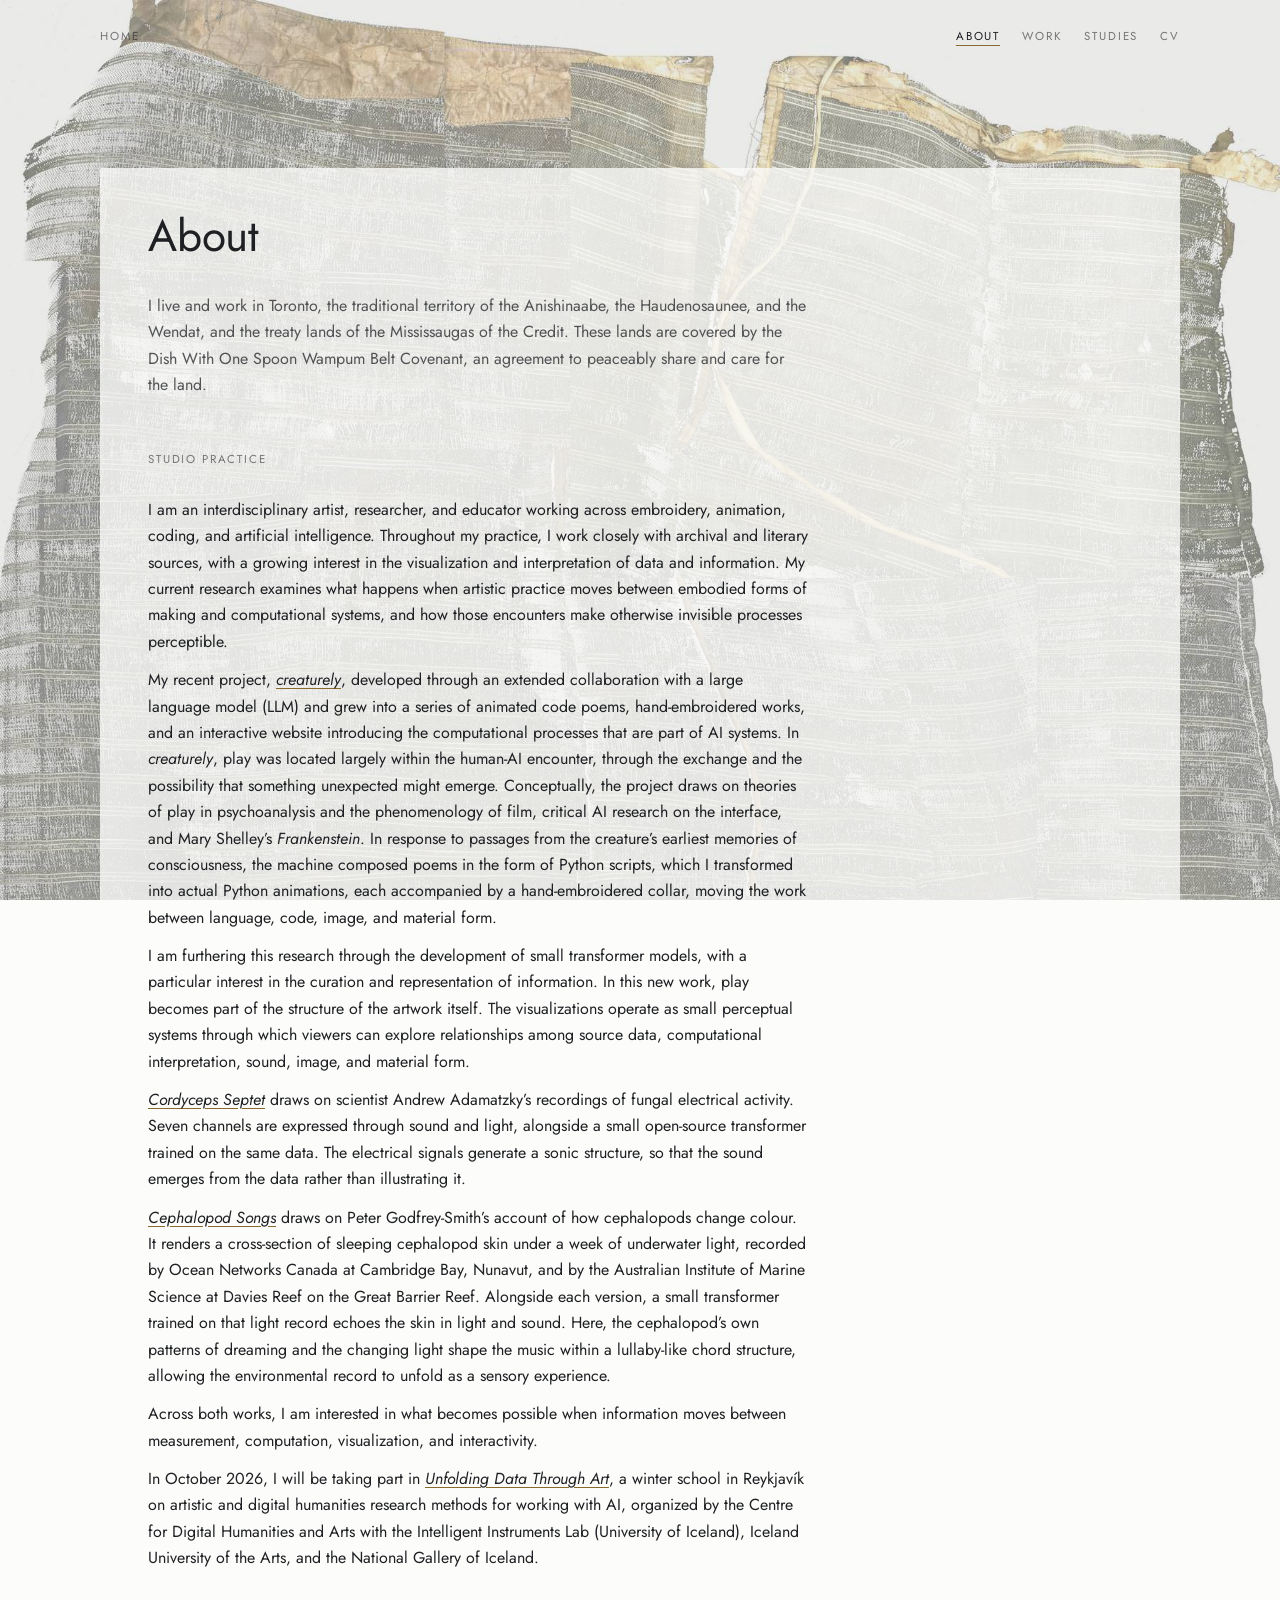
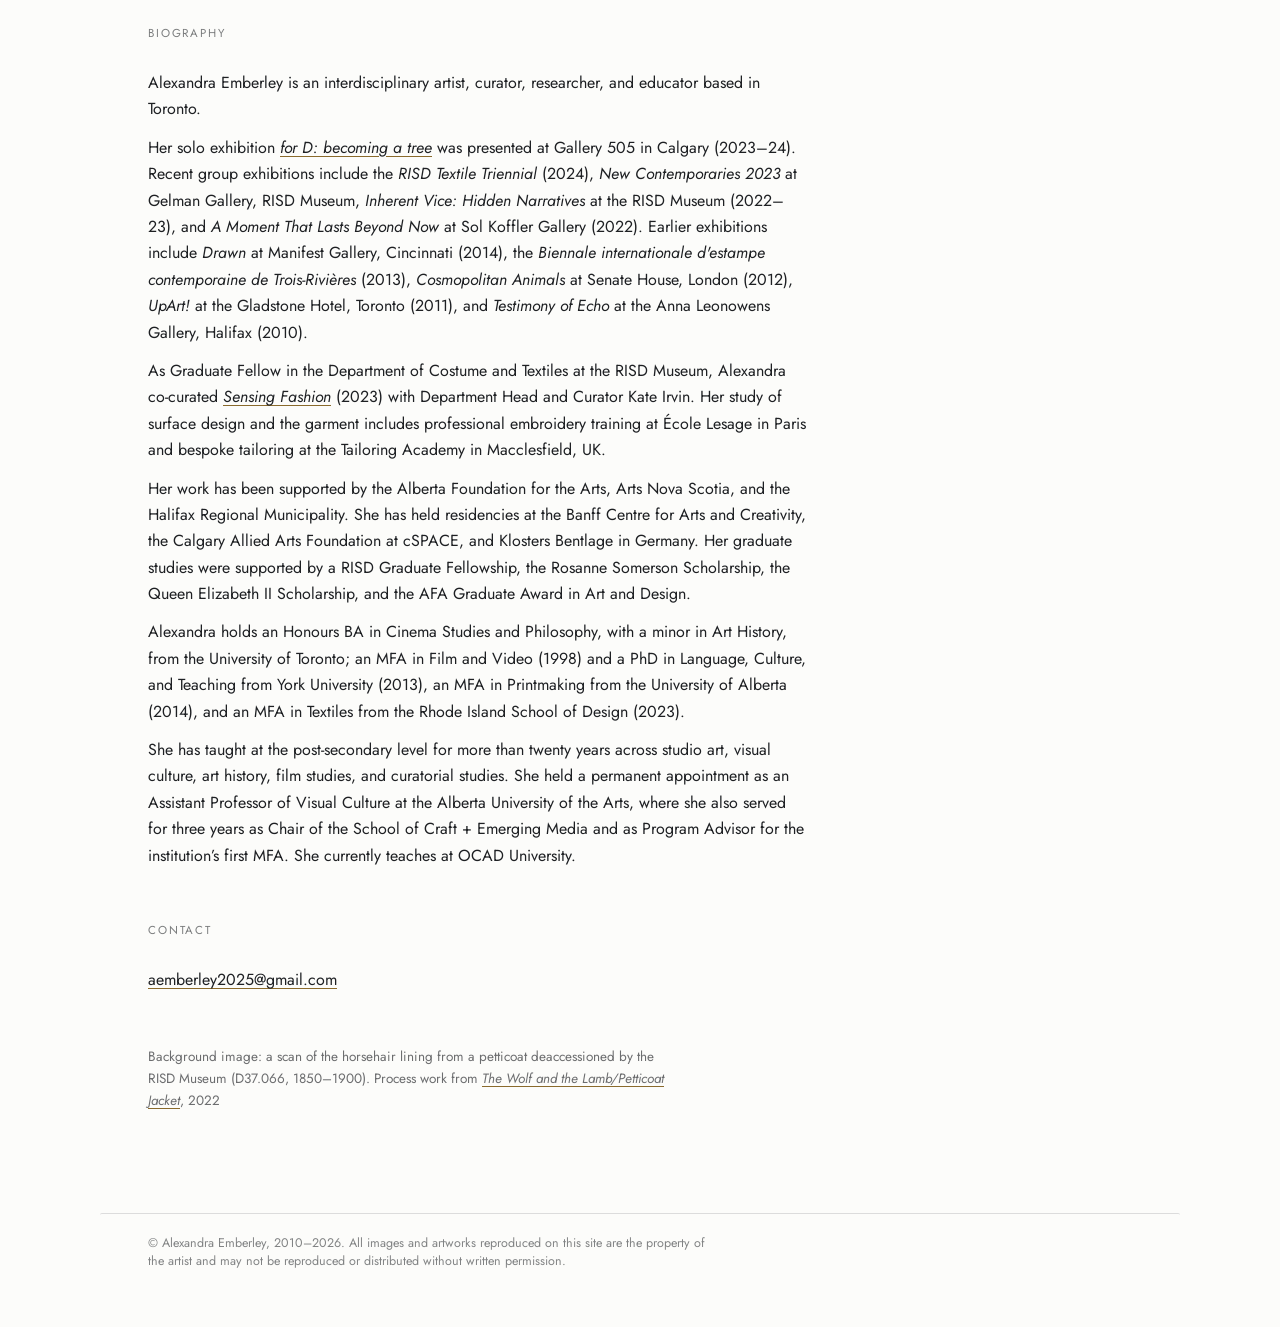
==== commit fcb2c788: "Update Abouit" ====
--- a/about.html
+++ b/about.html
@@ -6,9 +6,6 @@
 <title>About · Alexandra Emberley</title>
 <meta name="description" content="Alexandra Emberley, interdisciplinary artist, educator, and researcher: embroidery, animation, code, and AI.">
 <link rel="canonical" href="https://alexandraemberley.ca/about.html">
-<link rel="icon" type="image/png" sizes="32x32" href="images/icon-32.png">
-<link rel="icon" type="image/png" sizes="192x192" href="images/icon-192.png">
-<link rel="apple-touch-icon" href="images/icon-180.png">
 <meta property="og:title" content="About · Alexandra Emberley">
 <meta property="og:description" content="Alexandra Emberley, interdisciplinary artist, educator, and researcher: embroidery, animation, code, and AI.">
 <meta property="og:url" content="https://alexandraemberley.ca/about.html">
@@ -49,8 +46,11 @@
       <p class="note ack">I live and work in Toronto, the traditional territory of the Anishinaabe, the Haudenosaunee, and the Wendat, and the treaty lands of the Mississaugas of the Credit. These lands are covered by the Dish With One Spoon Wampum Belt Covenant, an agreement to peaceably share and care for the land.</p>
       <h2 class="label">Studio practice</h2>
       <p class="note">I am an interdisciplinary artist, researcher, and educator working across embroidery, animation, coding, and artificial intelligence. Throughout my practice, I work closely with archival and literary sources, with a growing interest in the visualization and interpretation of data and information. My current research examines what happens when artistic practice moves between embodied forms of making and computational systems, and how those encounters make otherwise invisible processes perceptible.</p>
-      <p class="note">My recent project, <a href='https://alexandrae2026.github.io/creaturely/' target='_blank' rel='noopener'><i>creaturely</i></a>, developed through an extended collaboration with a large language model (LLM) and grew into a series of animated code poems, hand-embroidered works, and an interactive website introducing the underlying computational processes of AI systems. Conceptually, the project draws on theories of play in psychoanalysis, the phenomenology of film, research in critical AI studies on the interface, and Mary Shelley’s <i>Frankenstein</i>. Poems composed by the machine in the form of Python scripts, prompted by quotes from the creature’s own narrative and earliest memories of consciousness, were developed into actual Python animations. The animations draw on the form of the calligram, seeking to bring the poems to life through colour, movement, and image. Based on the imagery in each animation, I hand-embroidered a collar. I was drawn to the collar as an object of adornment, but also to the symbolic meanings contained within it, as a form that encircles and yokes. It also occupies a place between the head and the body, alluding to the threshold between language and the senses. Finally, as a medium, embroidery holds light and creates its own sense of movement and tactility, extending the digital surfaces of the animations into a material counterpart.</p>
-      <p class="note">I am furthering this research into the development of small transformer models, with particular attention to the curation and representation of the training data. I am especially interested in the use of visualization and sound to create an experience that invites the possibility of seeing how LLMs work, while revealing unexpected relationships between different kinds of information. <a href='cordyceps-septet.html'><i>Cordyceps Septet</i></a> is a study that drew upon fungal electrical activity as recorded by scientist Andrew Adamatzky. The work is composed of seven voices expressed through sound and light, alongside a small open-source transformer trained on the same data to show what it has learned to attend to. <a href='cephalopod-song.html'><i>Cephalopod Songs</i></a> draws on Peter Godfrey-Smith’s account of how cephalopods change colour. It renders a cross-section of sleeping cephalopod skin under a week of underwater light, recorded by Ocean Networks Canada at Cambridge Bay, Nunavut, and by the Australian Institute of Marine Science at Davies Reef on the Great Barrier Reef. Alongside each version, a small transformer trained on that light record echoes the skin in light and sound.</p>
+      <p class="note">My recent project, <a href='https://alexandrae2026.github.io/creaturely/' target='_blank' rel='noopener'><i>creaturely</i></a>, developed through an extended collaboration with a large language model (LLM) and grew into a series of animated code poems, hand-embroidered works, and an interactive website introducing the computational processes that are part of AI systems. In <i>creaturely</i>, play was located largely within the human-AI encounter, through the exchange and the possibility that something unexpected might emerge. Conceptually, the project draws on theories of play in psychoanalysis and the phenomenology of film, critical AI research on the interface, and Mary Shelley’s <i>Frankenstein</i>. In response to passages from the creature’s earliest memories of consciousness, the machine composed poems in the form of Python scripts, which I transformed into actual Python animations, each accompanied by a hand-embroidered collar, moving the work between language, code, image, and material form.</p>
+      <p class="note">I am furthering this research through the development of small transformer models, with a particular interest in the curation and representation of information. In this new work, play becomes part of the structure of the artwork itself. The visualizations operate as small perceptual systems through which viewers can explore relationships among source data, computational interpretation, sound, image, and material form.</p>
+      <p class="note"><a href='cordyceps-septet.html'><i>Cordyceps Septet</i></a> draws on scientist Andrew Adamatzky’s recordings of fungal electrical activity. Seven channels are expressed through sound and light, alongside a small open-source transformer trained on the same data. The electrical signals generate a sonic structure, so that the sound emerges from the data rather than illustrating it.</p>
+      <p class="note"><a href='cephalopod-song.html'><i>Cephalopod Songs</i></a> draws on Peter Godfrey-Smith’s account of how cephalopods change colour. It renders a cross-section of sleeping cephalopod skin under a week of underwater light, recorded by Ocean Networks Canada at Cambridge Bay, Nunavut, and by the Australian Institute of Marine Science at Davies Reef on the Great Barrier Reef. Alongside each version, a small transformer trained on that light record echoes the skin in light and sound. Here, the cephalopod’s own patterns of dreaming and the changing light shape the music within a lullaby-like chord structure, allowing the environmental record to unfold as a sensory experience.</p>
+      <p class="note">Across both works, I am interested in what becomes possible when information moves between measurement, computation, visualization, and interactivity.</p>
       <p class="note">In October 2026, I will be taking part in <a href='https://mshl.is/en/unfolding-data-through-art-winter-school/' target='_blank' rel='noopener'><i>Unfolding Data Through Art</i></a>, a winter school in Reykjavík on artistic and digital humanities research methods for working with AI, organized by the Centre for Digital Humanities and Arts with the Intelligent Instruments Lab (University of Iceland), Iceland University of the Arts, and the National Gallery of Iceland.</p>
       <h2 class="label">Biography</h2>
       <p class="note">Alexandra Emberley is an interdisciplinary artist, curator, researcher, and educator based in Toronto.</p>
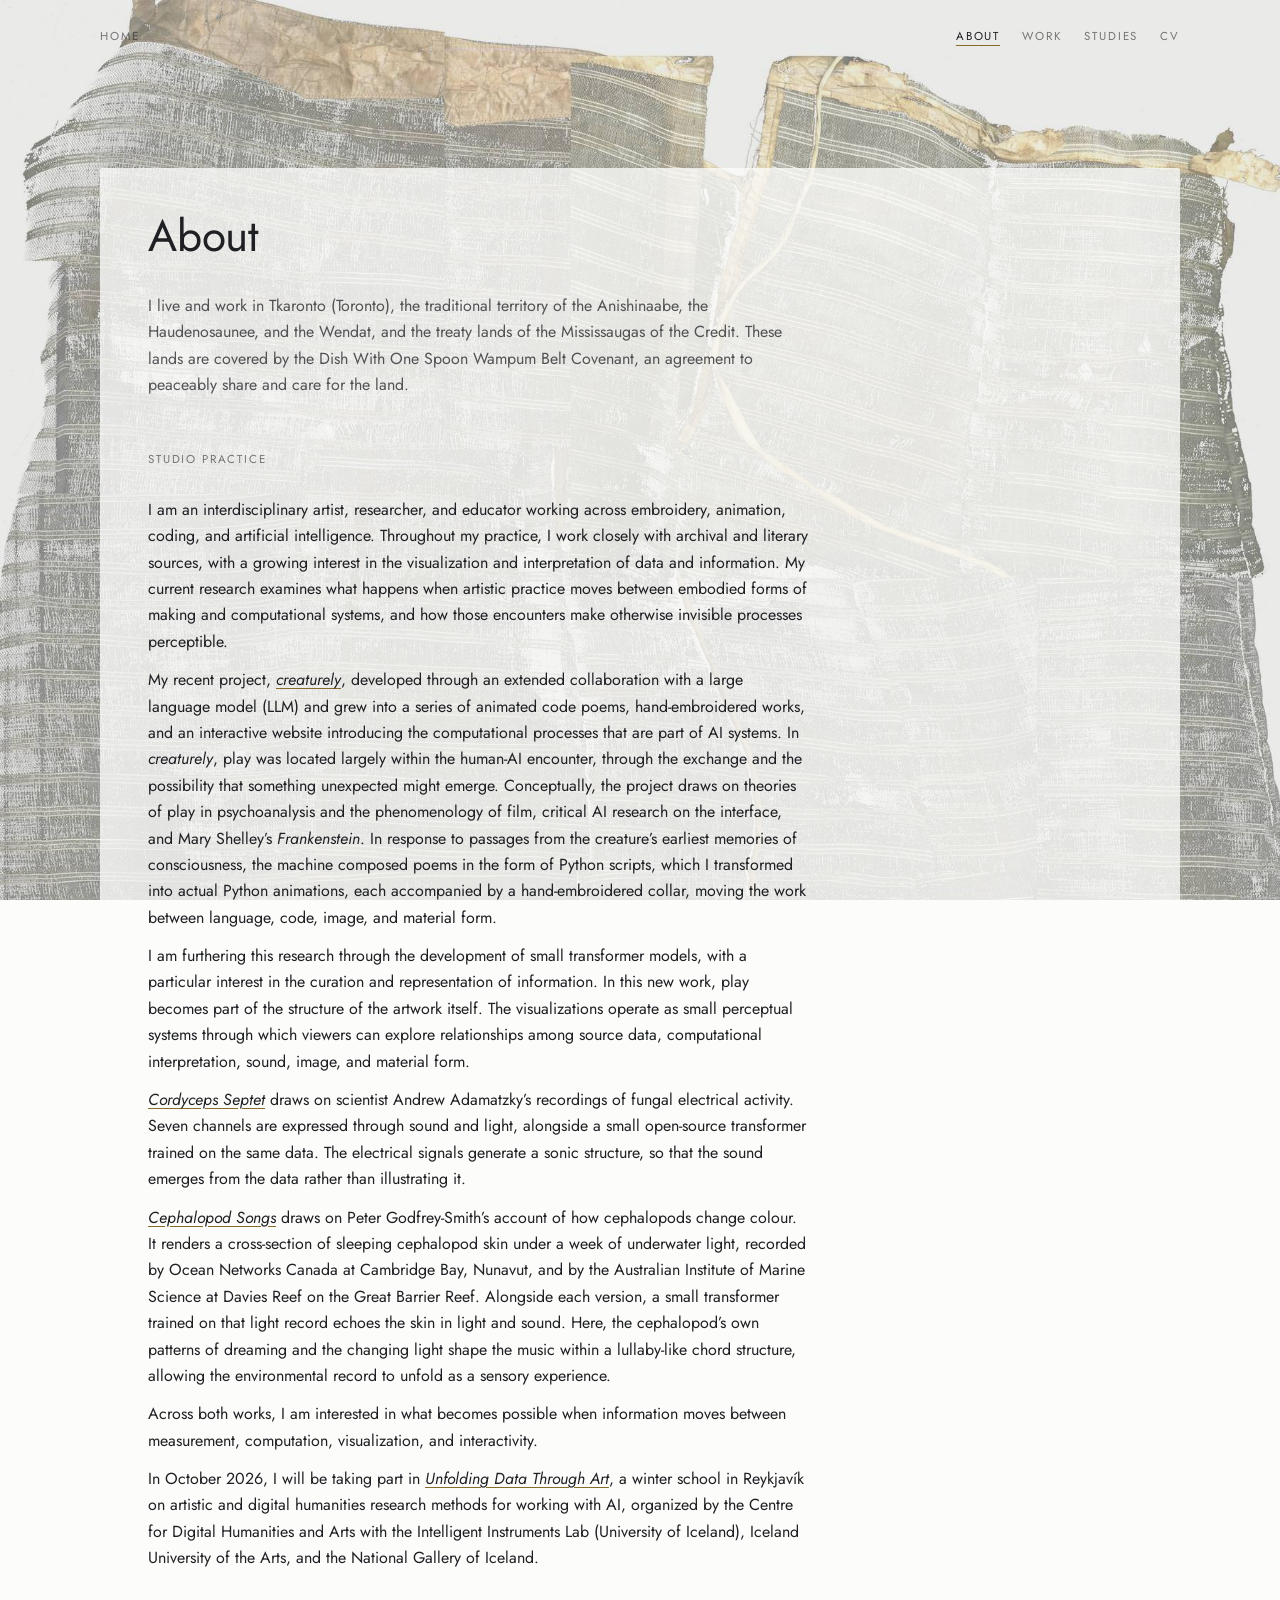
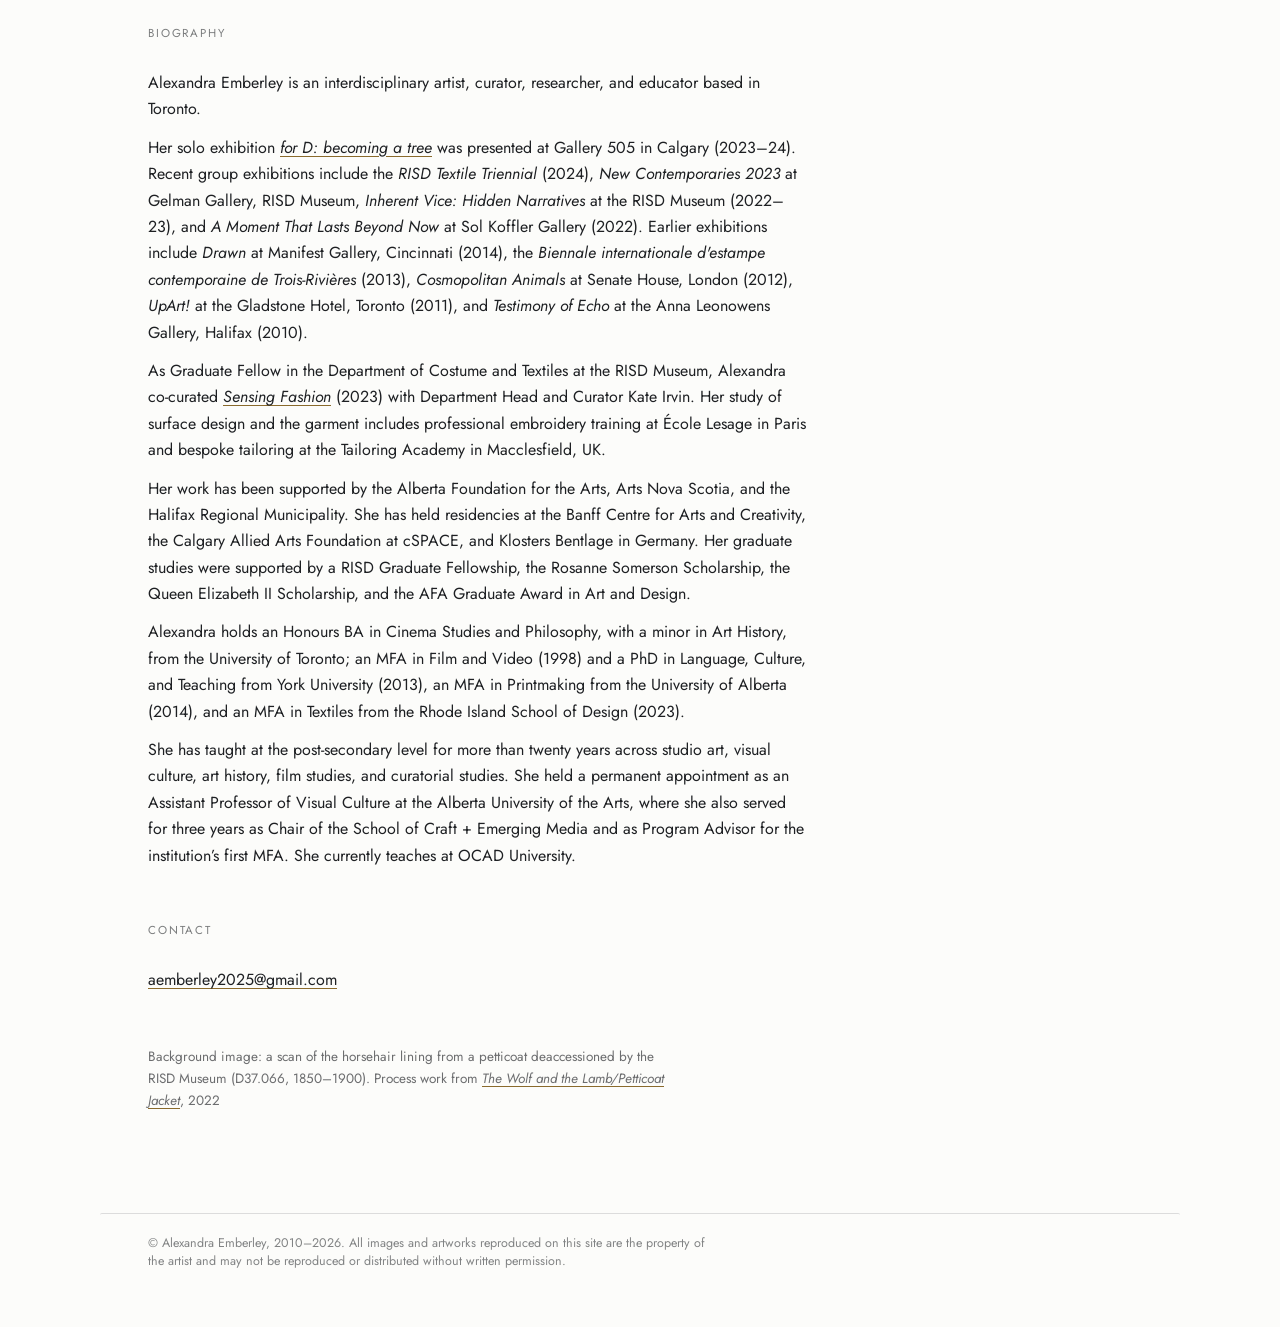
==== commit 63cfd837: "Update About" ====
--- a/about.html
+++ b/about.html
@@ -43,7 +43,7 @@
   </section>
   <section class="band prose" style="--ground:#fcfcfa">
     <div class="inner">
-      <p class="note ack">I live and work in Toronto, the traditional territory of the Anishinaabe, the Haudenosaunee, and the Wendat, and the treaty lands of the Mississaugas of the Credit. These lands are covered by the Dish With One Spoon Wampum Belt Covenant, an agreement to peaceably share and care for the land.</p>
+      <p class="note ack">I live and work in Tkaronto (Toronto), the traditional territory of the Anishinaabe, the Haudenosaunee, and the Wendat, and the treaty lands of the Mississaugas of the Credit. These lands are covered by the Dish With One Spoon Wampum Belt Covenant, an agreement to peaceably share and care for the land.</p>
       <h2 class="label">Studio practice</h2>
       <p class="note">I am an interdisciplinary artist, researcher, and educator working across embroidery, animation, coding, and artificial intelligence. Throughout my practice, I work closely with archival and literary sources, with a growing interest in the visualization and interpretation of data and information. My current research examines what happens when artistic practice moves between embodied forms of making and computational systems, and how those encounters make otherwise invisible processes perceptible.</p>
       <p class="note">My recent project, <a href='https://alexandrae2026.github.io/creaturely/' target='_blank' rel='noopener'><i>creaturely</i></a>, developed through an extended collaboration with a large language model (LLM) and grew into a series of animated code poems, hand-embroidered works, and an interactive website introducing the computational processes that are part of AI systems. In <i>creaturely</i>, play was located largely within the human-AI encounter, through the exchange and the possibility that something unexpected might emerge. Conceptually, the project draws on theories of play in psychoanalysis and the phenomenology of film, critical AI research on the interface, and Mary Shelley’s <i>Frankenstein</i>. In response to passages from the creature’s earliest memories of consciousness, the machine composed poems in the form of Python scripts, which I transformed into actual Python animations, each accompanied by a hand-embroidered collar, moving the work between language, code, image, and material form.</p>
